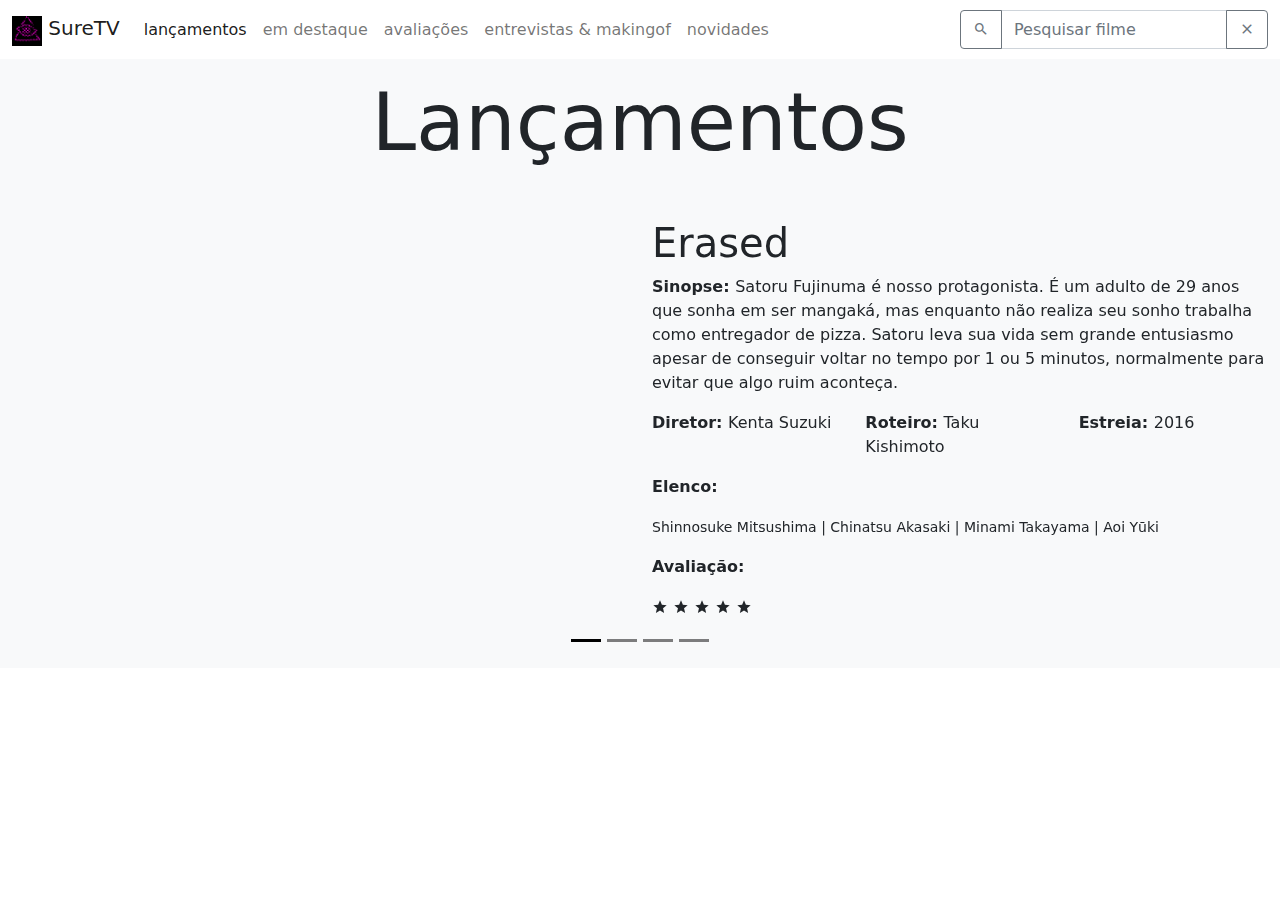
==== index.html @ 680fc19d "lançamentos" ====
<!DOCTYPE html>
<html lang="en">

<head>
  <meta charset="UTF-8">
  <meta http-equiv="X-UA-Compatible" content="IE=edge">
  <meta name="viewport" content="width=device-width, initial-scale=1.0">
  <title>SureTV</title>
  <link rel="shortcut icon" href="img/favicon.png" type="image/x-icon">
  <link rel="stylesheet" href="css/bootstrap.min.css">
  <link rel="stylesheet" href="css/materialdesignicons.min.css">
  <link rel="stylesheet" href="css/styles.css">
  <script src="js/jquery.min.js"></script>
  <script src="js/popper.min.js"></script>
  <script src="js/bootstrap.min.js"></script>
</head>

<body>
  <!-- Navbar -->
  <nav class="navbar navbar-expand-lg navbar-light">
    <div class="container-fluid">
      <a class="navbar-brand" href="#">
        <img src="img/favicon.png" alt="" width="30" height="30" class="d-inline-block align-text-top mr-2">
        SureTV
      </a>
      <button class="navbar-toggler" type="button" data-bs-toggle="collapse" data-bs-target="#navbarSupportedContent"
        aria-controls="navbarSupportedContent" aria-expanded="false" aria-label="Toggle navigation">
        <span class="navbar-toggler-icon"></span>
      </button>
      <div class="collapse navbar-collapse" id="navbarSupportedContent">
        <ul class="navbar-nav me-auto mb-2 mb-lg-0">
          <li class="nav-item">
            <a class="nav-link active" aria-current="page" href="#">lançamentos</a>
          </li>
          <li class="nav-item">
            <a class="nav-link" aria-current="page" href="#destaque">em destaque</a>
          </li>
          <li class="nav-item">
            <a class="nav-link" aria-current="page" href="#avaliacoes">avaliações</a>
          </li>
          <li class="nav-item">
            <a class="nav-link" aria-current="page" href="#entrevistas">entrevistas & makingof</a>
          </li>
          <li class="nav-item">
            <a class="nav-link" aria-current="page" href="#novidades">novidades</a>
          </li>
        </ul>
        <form class="d-flex">
          <div class="input-group">
            <button class="btn btn-outline-secondary" type="button">
              <span class="mdi mdi-magnify"></span>
            </button>
            <input type="text" class="form-control" placeholder="Pesquisar filme" aria-label="Pesquisar">
            <button class="btn btn-outline-secondary" type="button">
              <span class="mdi mdi-close"></span>
            </button>
          </div>
        </form>
      </div>
    </div>
  </nav>
  <!-- End Navbar -->

  <main>
    <div class="container-fluid bg-light pt-3">
      <!-- Lançamentos -->
      <h1 class="display-1 text-center mb-5">Lançamentos</h1>
      <div id="carouselExampleDark" class="carousel carousel-dark slide" data-bs-ride="carousel">
        <div class="carousel-indicators">
          <button type="button" data-bs-target="#carouselExampleDark" data-bs-slide-to="0" class="active"
            aria-current="true" aria-label="Slide 1"></button>
          <button type="button" data-bs-target="#carouselExampleDark" data-bs-slide-to="1"
            aria-label="Slide 2"></button>
          <button type="button" data-bs-target="#carouselExampleDark" data-bs-slide-to="2"
            aria-label="Slide 3"></button>
          <button type="button" data-bs-target="#carouselExampleDark" data-bs-slide-to="3"
            aria-label="Slide 4"></button>
        </div>
        <div class="carousel-inner">
          <!-- Erased -->
          <div class="carousel-item active" data-bs-interval="10000">
            <div class="row mb-5">
              <div class="col-12 col-md-6">
                <div class="embed-responsive embed-responsive-16by9">
                  <iframe class="w-100" height="320" src="https://www.youtube.com/embed/fodAJ-1dN3I"
                    title="YouTube video player" frameborder="0"
                    allow="accelerometer; autoplay; clipboard-write; encrypted-media; gyroscope; picture-in-picture"
                    allowfullscreen></iframe>
                </div>
              </div>
              <div class="col-12 col-md-6">
                <h1>Erased</h1>
                <p><b>Sinopse: </b> Satoru Fujinuma é nosso protagonista. É um adulto de 29 anos que sonha em
                  ser mangaká, mas enquanto não realiza seu sonho trabalha como entregador de pizza. Satoru leva sua
                  vida sem grande entusiasmo apesar de conseguir voltar no tempo por 1 ou 5 minutos, normalmente para
                  evitar que algo ruim aconteça.</p>
                <div class="row">
                  <div class="col-12 col-md-4">
                    <p><b>Diretor: </b> Kenta Suzuki</p>
                  </div>
                  <div class="col-12 col-md-4">
                    <p><b>Roteiro: </b> Taku Kishimoto</p>
                  </div>
                  <div class="col-12 col-md-4">
                    <p><b>Estreia: </b> 2016</p>
                  </div>
                  <div class="col-12">
                    <p><b>Elenco: </b></p>
                  </div>
                  <div class="col-12">
                    <p><small>Shinnosuke Mitsushima | Chinatsu Akasaki | Minami Takayama | Aoi Yūki</small></p>
                  </div>
                  <div class="col-12">
                    <p><b>Avaliação: </b></p>
                  </div>
                  <div class="col-12">
                    <span class="mdi mdi-star"></span>
                    <span class="mdi mdi-star"></span>
                    <span class="mdi mdi-star"></span>
                    <span class="mdi mdi-star"></span>
                    <span class="mdi mdi-star"></span>
                  </div>
                </div>
              </div>
            </div>
          </div>
          <!-- End Erased -->
          <!-- Weathering With You -->
          <div class="carousel-item" data-bs-interval="10000">
            <div class="row mb-5">
              <div class="col-12 col-md-6">
                <div class="embed-responsive embed-responsive-16by9">
                  <iframe class="w-100" height="320" src="https://www.youtube.com/embed/Q6iK6DjV_iE"
                    title="YouTube video player" frameborder="0"
                    allow="accelerometer; autoplay; clipboard-write; encrypted-media; gyroscope; picture-in-picture"
                    allowfullscreen></iframe>
                </div>
              </div>
              <div class="col-12 col-md-6">
                <h1>Weathering With You</h1>
                <p><b>Sinopse: </b> O estudante do ensino médio Hodaka Morishima deixa seu lar numa ilha isolada e se
                  muda pra Tóquio. Vive seus dias em isolamento, mas finalmente encontra um emprego como escritor para
                  uma revista obscura ocultista. Depois de começar seu trabalho, o tempo fica chuvoso dia após dia. Em
                  um canto da cidade cheia e agitada, Hodaka conhece uma garota chamada Hina Amano. Devido a certas
                  circunstâncias, Hina e seu irmão mais novo vivem juntos, mas têm uma vida alegre e resistente. Hina
                  também tem um certo poder: o poder de fazer parar de chover e limpar o céu.</p>
                <div class="row">
                  <div class="col-12 col-md-4">
                    <p><b>Diretor: </b> Makoto Shinkai</p>
                  </div>
                  <div class="col-12 col-md-4">
                    <p><b>Roteiro: </b> Makoto Shinkai</p>
                  </div>
                  <div class="col-12 col-md-4">
                    <p><b>Estreia: </b> 2019</p>
                  </div>
                  <div class="col-12">
                    <p><b>Elenco: </b></p>
                  </div>
                  <div class="col-12">
                    <p><small>Kotaro Daigo | Nana Mori | Shun Oguri | Sei Hiraizumi</small></p>
                  </div>
                  <div class="col-12">
                    <p><b>Avaliação: </b></p>
                  </div>
                  <div class="col-12">
                    <span class="mdi mdi-star"></span>
                    <span class="mdi mdi-star"></span>
                    <span class="mdi mdi-star"></span>
                    <span class="mdi mdi-star"></span>
                    <span class="mdi mdi-star-half-full"></span>
                  </div>
                </div>
              </div>
            </div>
          </div>
          <!-- End Weathering With You -->
          <!-- A Silent Voice -->
          <div class="carousel-item" data-bs-interval="10000">
            <div class="row mb-5">
              <div class="col-12 col-md-6">
                <div class="embed-responsive embed-responsive-16by9">
                  <iframe class="w-100" height="320" src="https://www.youtube.com/embed/nfK6UgLra7g"
                    title="YouTube video player" frameborder="0"
                    allow="accelerometer; autoplay; clipboard-write; encrypted-media; gyroscope; picture-in-picture"
                    allowfullscreen></iframe>
                </div>
              </div>
              <div class="col-12 col-md-6">
                <h1>A Silent Voice</h1>
                <p><b>Sinopse: </b> Nishimiya Shoko é uma aluna da escola primária que está cansada de sofrer bullying
                  por ser deficiente auditiva. Transferida para uma nova escola, ela passa a ser constantemente
                  intimidada pelos colegas, principalmente pelo jovem Ishida Shouya. Depois que ela precisa novamente
                  mudar de instituição de ensino por causa dele, Shouya é condenado ao ostracismo e fica sem amigos.
                  Tempos depois, ele vai tentará obter redenção.
                </p>
                <div class="row">
                  <div class="col-12 col-md-4">
                    <p><b>Diretor: </b> Naoko Yamada</p>
                  </div>
                  <div class="col-12 col-md-4">
                    <p><b>Roteiro: </b> Yoshitoki Ōima</p>
                  </div>
                  <div class="col-12 col-md-4">
                    <p><b>Estreia: </b> 2016</p>
                  </div>
                  <div class="col-12">
                    <p><b>Elenco: </b></p>
                  </div>
                  <div class="col-12">
                    <p><small>Saori Hayami | Miyu Irino | Yui Ishikawa | Kensho Ono</small></p>
                  </div>
                  <div class="col-12">
                    <p><b>Avaliação: </b></p>
                  </div>
                  <div class="col-12">
                    <span class="mdi mdi-star"></span>
                    <span class="mdi mdi-star"></span>
                    <span class="mdi mdi-star"></span>
                    <span class="mdi mdi-star"></span>
                    <span class="mdi mdi-star-outline"></span>
                  </div>
                </div>
              </div>
            </div>
          </div>
          <!-- End A Silent Voice -->
          <!-- A Whisker Away -->
          <div class="carousel-item" data-bs-interval="10000">
            <div class="row mb-5">
              <div class="col-12 col-md-6">
                <div class="embed-responsive embed-responsive-16by9">
                  <iframe class="w-100" height="320" src="https://www.youtube.com/embed/aXc9DVfLTGo"
                    title="YouTube video player" frameborder="0"
                    allow="accelerometer; autoplay; clipboard-write; encrypted-media; gyroscope; picture-in-picture"
                    allowfullscreen></iframe>
                </div>
              </div>
              <div class="col-12 col-md-6">
                <h1>A Whisker Away</h1>
                <p><b>Sinopse: </b> "A Whisker Away" é uma história original sobre Miyo Sasaki, uma jovem estudante do
                  liceu que se apaixonou por Kento Hinode, seu colega de turma. Sakaki acompanha os passos de Hinode sem
                  conseguir conquistar a sua atenção ou afecto, algo que apenas conseguirá de uma forma inesperada.
                </p>
                <div class="row">
                  <div class="col-12 col-md-4">
                    <p><b>Diretor: </b> Junichi Sato</p>
                  </div>
                  <div class="col-12 col-md-4">
                    <p><b>Roteiro: </b> Tomotaka Shibayama</p>
                  </div>
                  <div class="col-12 col-md-4">
                    <p><b>Estreia: </b> 2020</p>
                  </div>
                  <div class="col-12">
                    <p><b>Elenco: </b></p>
                  </div>
                  <div class="col-12">
                    <p><small>Bryce Papenbrook | Natsuki Hanae | Cristina Vee | Keith Silverstein</small></p>
                  </div>
                  <div class="col-12">
                    <p><b>Avaliação: </b></p>
                  </div>
                  <div class="col-12">
                    <span class="mdi mdi-star"></span>
                    <span class="mdi mdi-star"></span>
                    <span class="mdi mdi-star"></span>
                    <span class="mdi mdi-star"></span>
                    <span class="mdi mdi-star-half-full"></span>
                  </div>
                </div>
              </div>
            </div>
          </div>
          <!-- End A Whisker Away -->
        </div>
      </div>
      <!-- End Lançamentos -->
    </div>
  </main>
</body>

</html>
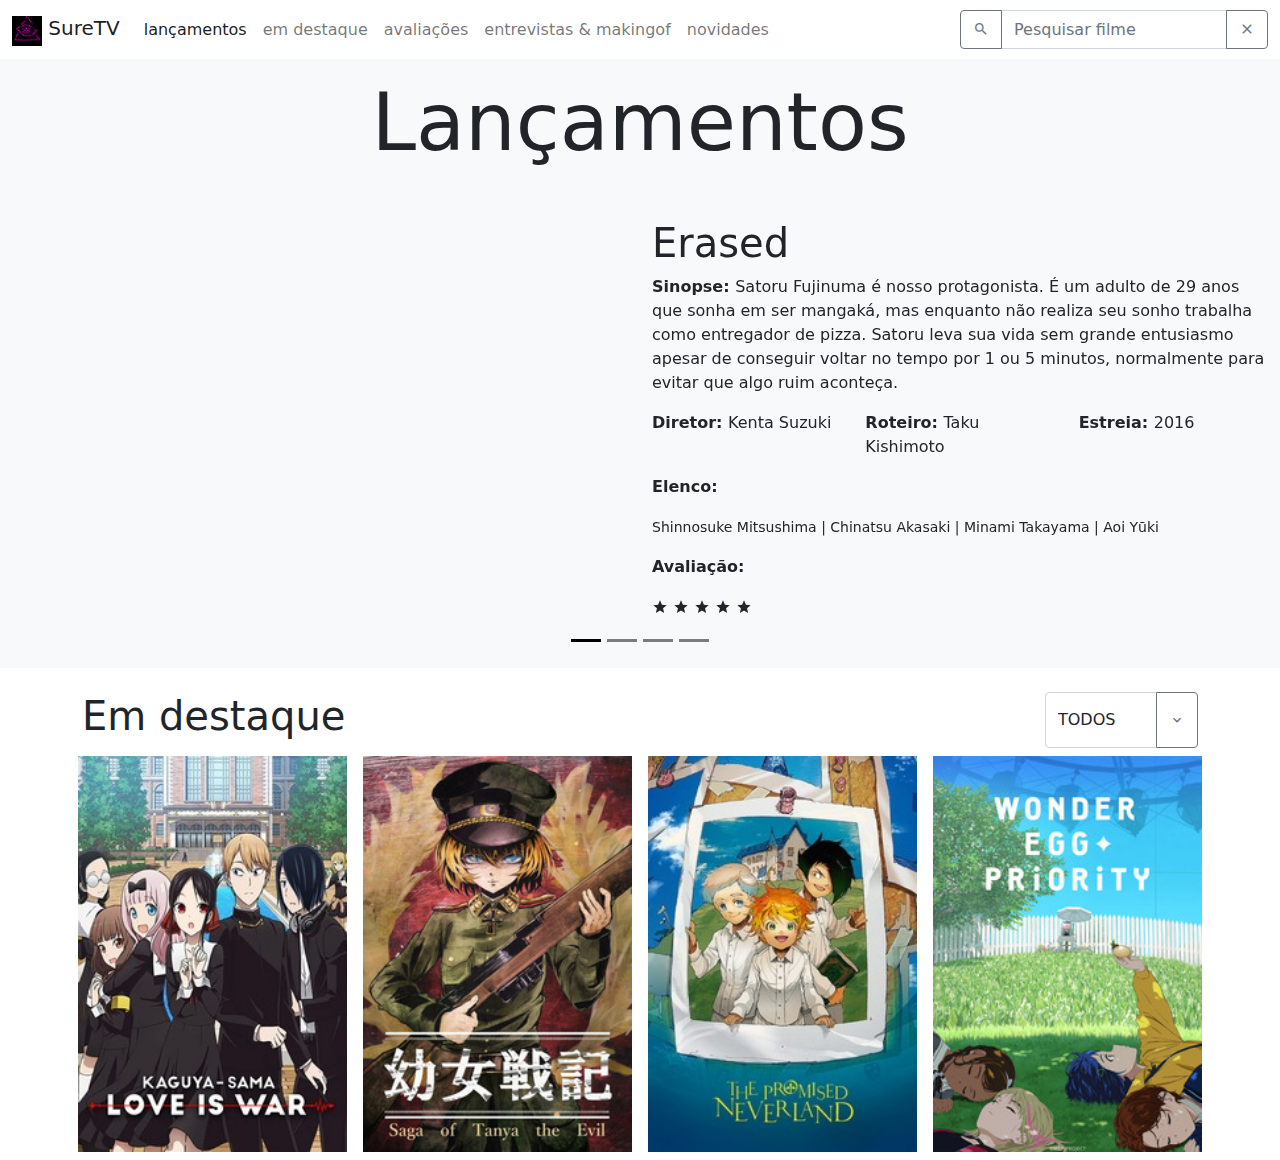
==== commit 096b7e47: "destaque" ====
--- a/index.html
+++ b/index.html
@@ -62,8 +62,8 @@
   <!-- End Navbar -->
 
   <main>
+    <!-- Lançamentos -->
     <div class="container-fluid bg-light pt-3">
-      <!-- Lançamentos -->
       <h1 class="display-1 text-center mb-5">Lançamentos</h1>
       <div id="carouselExampleDark" class="carousel carousel-dark slide" data-bs-ride="carousel">
         <div class="carousel-indicators">
@@ -275,7 +275,41 @@
           <!-- End A Whisker Away -->
         </div>
       </div>
-      <!-- End Lançamentos -->
+    </div>
+    <!-- End Lançamentos -->
+    <div class="container pt-4">
+      <!-- Em Destaque -->
+      <div class="d-flex flex-row justify-content-between">
+        <h1 class="display-6 flex-grow" id="destaque">Em destaque</h1>
+        <form class="d-flex">
+          <div class="input-group">
+            <select class="form-control flex-shrink">
+              <option value="todos">TODOS</option>
+              <option value="aventura">AVENTURA</option>
+              <option value="romance">ROMANCE</option>
+              <option value="comedia">COMÉDIA</option>
+            </select>
+            <button class="btn btn-outline-secondary" type="button">
+              <span class="mdi mdi-chevron-down"></span>
+            </button>
+          </div>
+        </form>
+      </div>
+      <div class="row">
+        <div class="col-12 col-sm-6 col-lg-3 p-2 align-items-center">
+          <img src="img/kaguya-sama.jpg" class="img-fluid w-100" />
+        </div>
+        <div class="col-12 col-sm-6 col-lg-3 p-2 align-items-center">
+          <img src="img/tanya-the-evil.jpg" class="img-fluid w-100" />
+        </div>
+        <div class="col-12 col-sm-6 col-lg-3 p-2 align-items-center">
+          <img src="img/the-promised-neverland.jpg" class="img-fluid w-100" />
+        </div>
+        <div class="col-12 col-sm-6 col-lg-3 p-2 align-items-center">
+          <img src="img/wonder-egg-priority.jpg" class="img-fluid w-100" />
+        </div>
+      </div>
+      <!-- End Em Destaque -->
     </div>
   </main>
 </body>
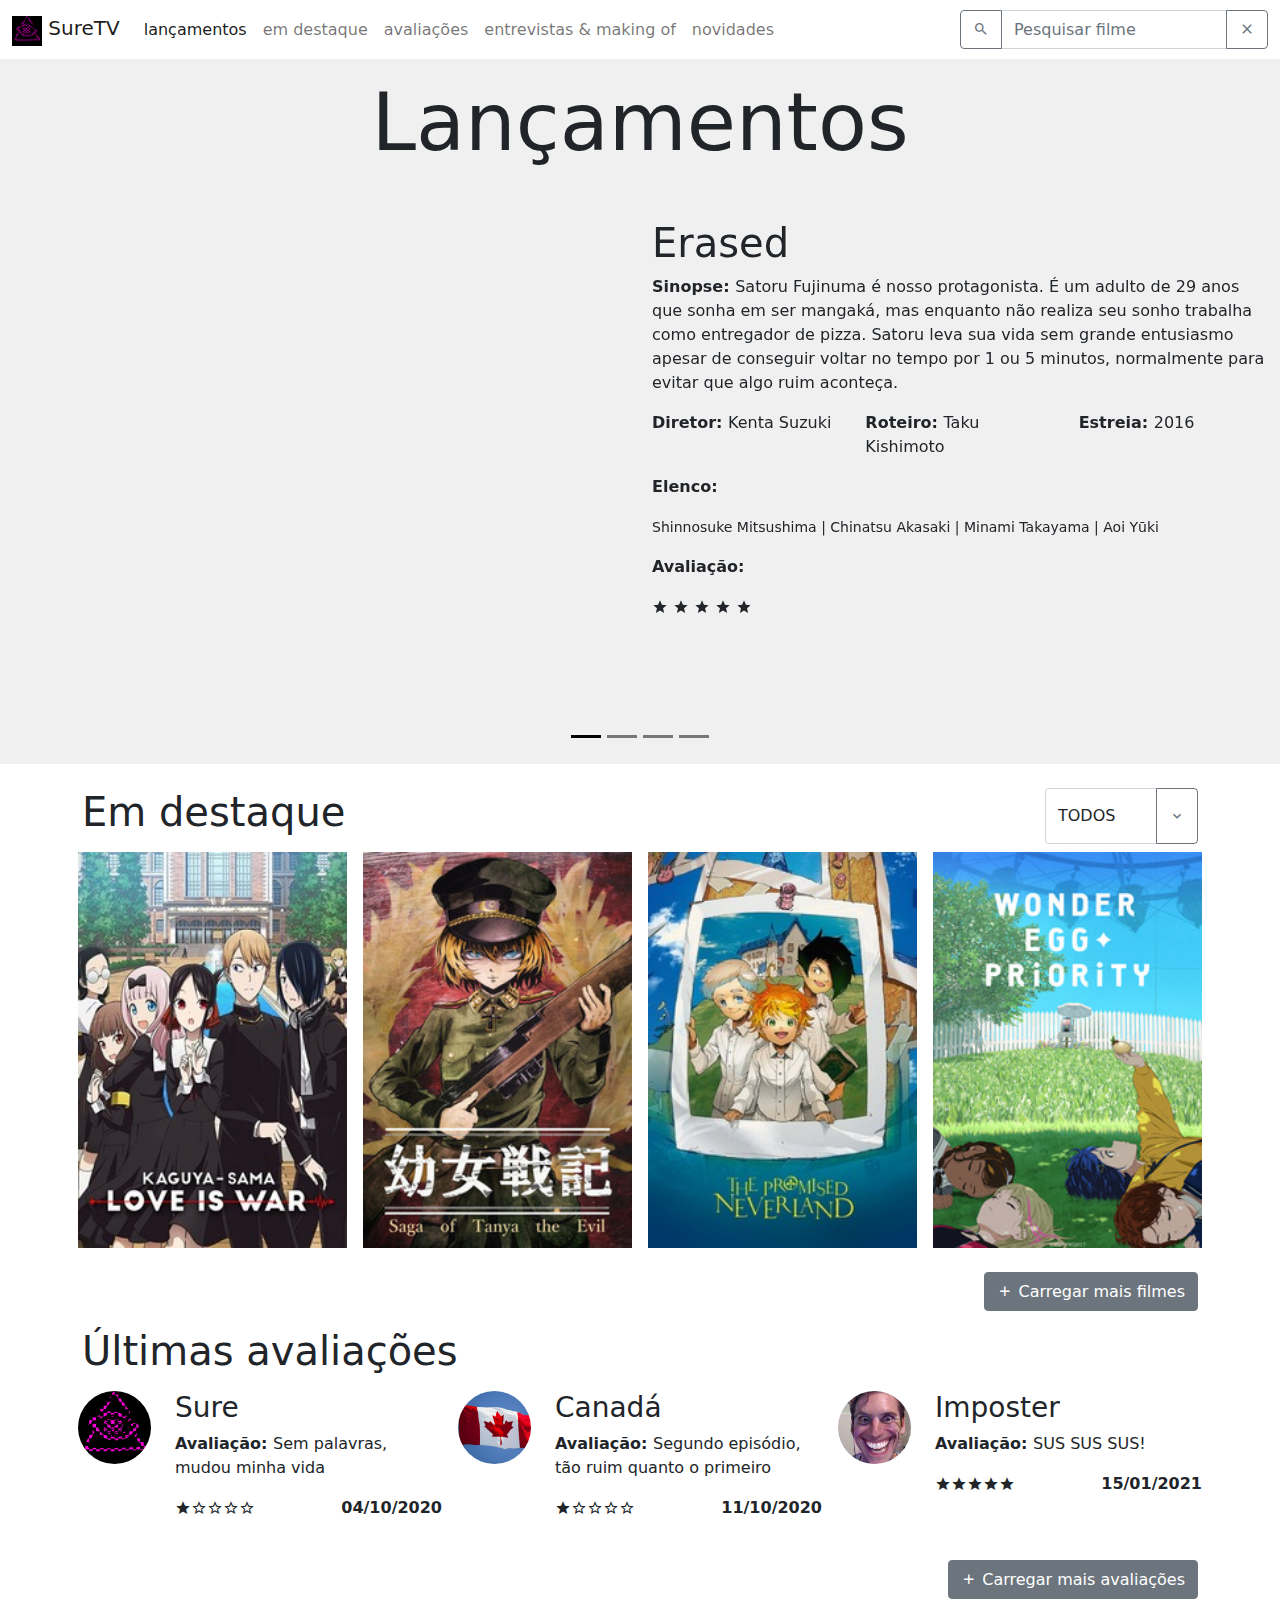
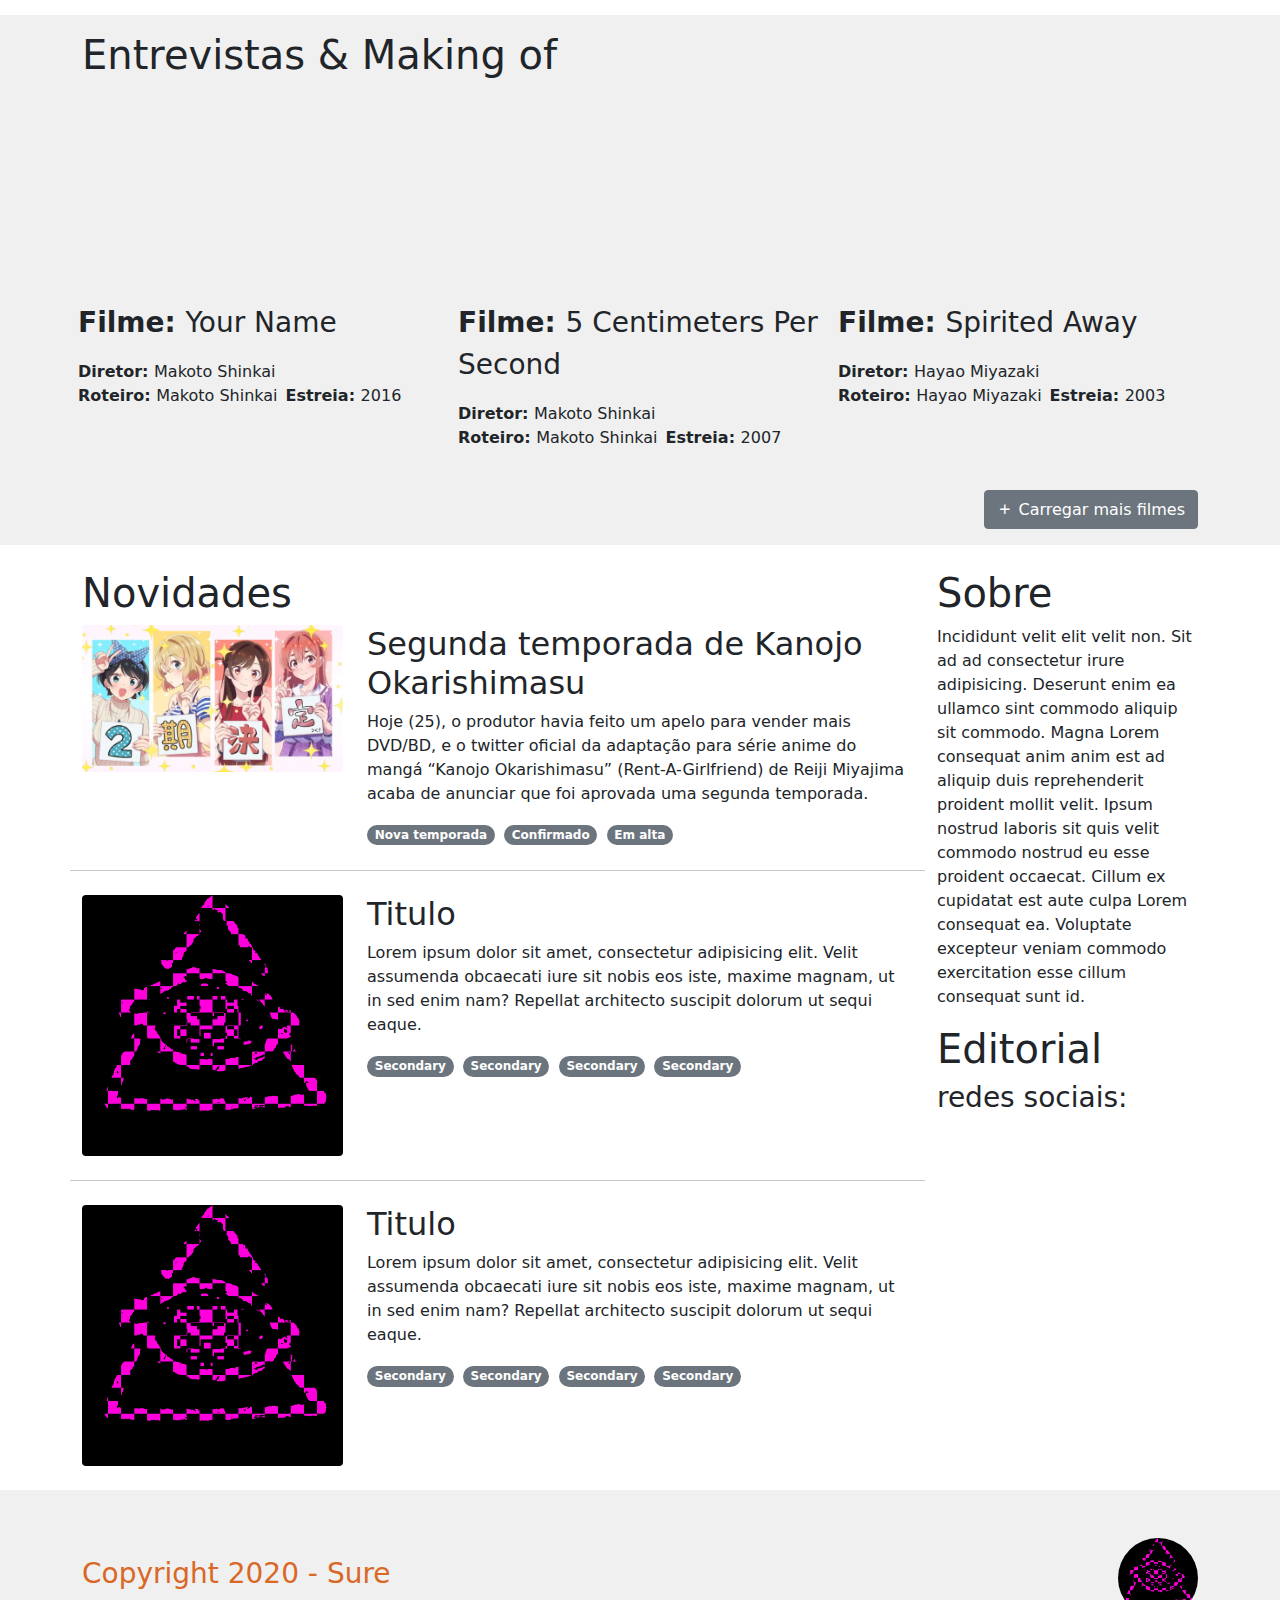
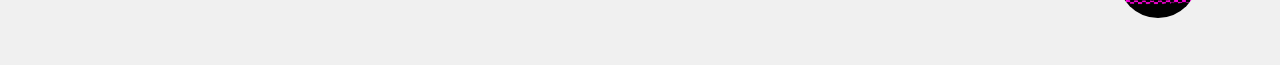
==== commit 14ad378e: "layout, images" ====
--- a/index.html
+++ b/index.html
@@ -13,6 +13,7 @@
   <script src="js/jquery.min.js"></script>
   <script src="js/popper.min.js"></script>
   <script src="js/bootstrap.min.js"></script>
+  <script src="js/script.js"></script>
 </head>
 
 <body>
@@ -30,7 +31,7 @@
       <div class="collapse navbar-collapse" id="navbarSupportedContent">
         <ul class="navbar-nav me-auto mb-2 mb-lg-0">
           <li class="nav-item">
-            <a class="nav-link active" aria-current="page" href="#">lançamentos</a>
+            <a class="nav-link active" aria-current="page" href="#lancamentos">lançamentos</a>
           </li>
           <li class="nav-item">
             <a class="nav-link" aria-current="page" href="#destaque">em destaque</a>
@@ -39,7 +40,7 @@
             <a class="nav-link" aria-current="page" href="#avaliacoes">avaliações</a>
           </li>
           <li class="nav-item">
-            <a class="nav-link" aria-current="page" href="#entrevistas">entrevistas & makingof</a>
+            <a class="nav-link" aria-current="page" href="#entrevistas">entrevistas & making of</a>
           </li>
           <li class="nav-item">
             <a class="nav-link" aria-current="page" href="#novidades">novidades</a>
@@ -63,8 +64,8 @@
 
   <main>
     <!-- Lançamentos -->
-    <div class="container-fluid bg-light pt-3">
-      <h1 class="display-1 text-center mb-5">Lançamentos</h1>
+    <div class="container-fluid bg-light2 pt-3">
+      <h1 class="display-1 text-center mb-5" id="lancamentos">Lançamentos</h1>
       <div id="carouselExampleDark" class="carousel carousel-dark slide" data-bs-ride="carousel">
         <div class="carousel-indicators">
           <button type="button" data-bs-target="#carouselExampleDark" data-bs-slide-to="0" class="active"
@@ -284,7 +285,7 @@
         <form class="d-flex">
           <div class="input-group">
             <select class="form-control flex-shrink">
-              <option value="todos">TODOS</option>
+              <option value="todos" selected>TODOS</option>
               <option value="aventura">AVENTURA</option>
               <option value="romance">ROMANCE</option>
               <option value="comedia">COMÉDIA</option>
@@ -309,8 +310,319 @@
           <img src="img/wonder-egg-priority.jpg" class="img-fluid w-100" />
         </div>
       </div>
+      <div class="row">
+        <div class="col-12 py-3">
+          <div class="d-flex flex-row-reverse">
+            <button type="button" class="btn btn-secondary">
+              <span class="mdi mdi-plus"></span>
+              Carregar mais filmes</button>
+          </div>
+        </div>
+      </div>
       <!-- End Em Destaque -->
+      <!-- Últimas Avaliações -->
+      <div class="d-flex flex-row justify-content-between">
+        <h1 class="display-6 flex-grow" id="avaliacoes">Últimas avaliações</h1>
+      </div>
+      <div class="row">
+        <!-- Avaliação 1 -->
+        <div class="col-12 col-sm-6 col-lg-4 p-2 align-items-center">
+          <div class="row">
+            <div class="col-3">
+              <img src="img/favicon.png" class="img-fluid rounded-circle w-100" />
+            </div>
+            <div class="col-9">
+              <h3>Sure</h3>
+              <p><b>Avaliação: </b> Sem palavras, mudou minha vida</p>
+              <div class="d-flex justify-content-between flex-wrap">
+                <div class="d-flex flex-row flex-grow">
+                  <span class="mdi mdi-star"></span>
+                  <span class="mdi mdi-star-outline"></span>
+                  <span class="mdi mdi-star-outline"></span>
+                  <span class="mdi mdi-star-outline"></span>
+                  <span class="mdi mdi-star-outline"></span>
+                </div>
+                <div class="d-flex">
+                  <p><b>04/10/2020</b></p>
+                </div>
+              </div>
+            </div>
+          </div>
+        </div>
+        <!-- End Avaliação 1 -->
+        <!-- Avaliação 2-->
+        <div class="col-12 col-sm-6 col-lg-4 p-2 align-items-center">
+          <div class="row">
+            <div class="col-3">
+              <img src="img/canada.jpg" class="img-fluid rounded-circle w-100" />
+            </div>
+            <div class="col-9">
+              <h3>Canadá</h3>
+              <p><b>Avaliação: </b> Segundo episódio, tão ruim quanto o primeiro</p>
+              <div class="d-flex justify-content-between flex-wrap">
+                <div class="d-flex flex-row flex-grow">
+                  <span class="mdi mdi-star"></span>
+                  <span class="mdi mdi-star-outline"></span>
+                  <span class="mdi mdi-star-outline"></span>
+                  <span class="mdi mdi-star-outline"></span>
+                  <span class="mdi mdi-star-outline"></span>
+                </div>
+                <div class="d-flex">
+                  <p><b>11/10/2020</b></p>
+                </div>
+              </div>
+            </div>
+          </div>
+        </div>
+        <!-- End Avaliação 2 -->
+        <!-- Avaliação 3 -->
+        <div class="col-12 col-sm-6 col-lg-4 p-2 align-items-center">
+          <div class="row">
+            <div class="col-3">
+              <img src="img/sus.jpg" class="img-fluid rounded-circle w-100" />
+            </div>
+            <div class="col-9">
+              <h3>Imposter</h3>
+              <p><b>Avaliação: </b> SUS SUS SUS!</p>
+              <div class="d-flex justify-content-between flex-wrap">
+                <div class="d-flex flex-row flex-grow">
+                  <span class="mdi mdi-star"></span>
+                  <span class="mdi mdi-star"></span>
+                  <span class="mdi mdi-star"></span>
+                  <span class="mdi mdi-star"></span>
+                  <span class="mdi mdi-star"></span>
+                </div>
+                <div class="d-flex">
+                  <p><b>15/01/2021</b></p>
+                </div>
+              </div>
+            </div>
+          </div>
+        </div>
+        <!-- End Avaliação 3 -->
+      </div>
+      <div class="row">
+        <div class="col-12 py-3">
+          <div class="d-flex flex-row-reverse">
+            <button type="button" class="btn btn-secondary">
+              <span class="mdi mdi-plus"></span>
+              Carregar mais avaliações</button>
+          </div>
+        </div>
+      </div>
+      <!-- End Últimas Avaliações -->
     </div>
+    <!-- Entrevistas -->
+    <div class="container-fluid bg-light2 pt-3">
+      <div class="container">
+        <div class="d-flex flex-row justify-content-between">
+          <h1 class="display-6 flex-grow" id="entrevistas">Entrevistas & Making of</h1>
+        </div>
+        <div class="row">
+          <!-- Item 1 -->
+          <div class="col-12 col-sm-6 col-lg-4 p-2 align-items-center">
+            <div class="row">
+              <div class="col-12">
+                <div class="embed-responsive embed-responsive-16by9">
+                  <iframe class="w-100" height="200" src="https://www.youtube.com/embed/SA7ZOoeisYk"
+                    title="YouTube video player" frameborder="0"
+                    allow="accelerometer; autoplay; clipboard-write; encrypted-media; gyroscope; picture-in-picture"
+                    allowfullscreen></iframe>
+                </div>
+              </div>
+              <div class="col-12">
+                <p class="fs-3"><b>Filme: </b> Your Name</p>
+                <p class="mb-0"><b>Diretor: </b> Makoto Shinkai</p>
+                <div class="d-flex flex-row flex-wrap">
+                  <div class="me-2">
+                    <p class="mb-0"><b>Roteiro: </b> Makoto Shinkai</p>
+                  </div>
+                  <div>
+                    <p><b>Estreia: </b> 2016</p>
+                  </div>
+                </div>
+              </div>
+            </div>
+          </div>
+          <!-- End Item 1 -->
+          <!-- Item 2 -->
+          <div class="col-12 col-sm-6 col-lg-4 p-2 align-items-center">
+            <div class="row">
+              <div class="col-12">
+                <div class="embed-responsive embed-responsive-16by9">
+                  <iframe class="w-100" height="200" src="https://www.youtube.com/embed/6x0DDONLNlE"
+                    title="YouTube video player" frameborder="0"
+                    allow="accelerometer; autoplay; clipboard-write; encrypted-media; gyroscope; picture-in-picture"
+                    allowfullscreen></iframe>
+                </div>
+              </div>
+              <div class="col-12">
+                <p class="fs-3"><b>Filme: </b> 5 Centimeters Per Second</p>
+                <p class="mb-0"><b>Diretor: </b> Makoto Shinkai</p>
+                <div class="d-flex flex-row flex-wrap">
+                  <div class="me-2">
+                    <p class="mb-0"><b>Roteiro: </b> Makoto Shinkai</p>
+                  </div>
+                  <div>
+                    <p><b>Estreia: </b> 2007</p>
+                  </div>
+                </div>
+              </div>
+            </div>
+          </div>
+          <!-- End Item 2 -->
+          <!-- Item 3 -->
+          <div class="col-12 col-sm-6 col-lg-4 p-2 align-items-center">
+            <div class="row">
+              <div class="col-12">
+                <div class="embed-responsive embed-responsive-16by9">
+                  <iframe class="w-100" height="200" src="https://www.youtube.com/embed/ZJ7ymWBf7XE"
+                    title="YouTube video player" frameborder="0"
+                    allow="accelerometer; autoplay; clipboard-write; encrypted-media; gyroscope; picture-in-picture"
+                    allowfullscreen></iframe>
+                </div>
+              </div>
+              <div class="col-12">
+                <p class="fs-3"><b>Filme: </b> Spirited Away</p>
+                <p class="mb-0"><b>Diretor: </b> Hayao Miyazaki</p>
+                <div class="d-flex flex-row flex-wrap">
+                  <div class="me-2">
+                    <p class="mb-0"><b>Roteiro: </b> Hayao Miyazaki</p>
+                  </div>
+                  <div>
+                    <p><b>Estreia: </b> 2003</p>
+                  </div>
+                </div>
+              </div>
+            </div>
+          </div>
+          <!-- End Item 3 -->
+        </div>
+        <div class="row">
+          <div class="col-12 py-3">
+            <div class="d-flex flex-row-reverse">
+              <button type="button" class="btn btn-secondary">
+                <span class="mdi mdi-plus"></span>
+                Carregar mais filmes</button>
+            </div>
+          </div>
+        </div>
+      </div>
+    </div>
+    <!-- End Entrevistas -->
+    <div class="container pt-4 pb-4">
+      <div class="row">
+        <div class="col-12 col-md-9">
+          <!-- Novidades -->
+          <h1 class="display-6 flex-grow" id="novidades">Novidades</h1>
+          <div class="row">
+            <!-- Item 1 -->
+            <div class="col-12">
+              <div class="row">
+                <div class="col-4">
+                  <img src="img/rent-a-girlfriend.webp" class="img-fluid rounded w-100" />
+                </div>
+                <div class="col-8">
+                  <h2>Segunda temporada de Kanojo Okarishimasu</h2>
+                  <p>Hoje (25), o produtor havia feito um apelo para vender mais DVD/BD, e o twitter oficial da
+                    adaptação para série anime do mangá “Kanojo Okarishimasu” (Rent-A-Girlfriend) de Reiji Miyajima
+                    acaba de anunciar que foi aprovada uma segunda temporada.
+                  </p>
+                  <div>
+                    <span class="badge rounded-pill bg-secondary me-1">Nova temporada</span>
+                    <span class="badge rounded-pill bg-secondary me-1">Confirmado</span>
+                    <span class="badge rounded-pill bg-secondary me-1">Em alta</span>
+                  </div>
+                </div>
+              </div>
+            </div>
+            <!-- End Item 1 -->
+            <!-- Divider -->
+            <hr class="my-4">
+            <!-- End Divider -->
+            <!-- Item 2 -->
+            <div class="col-12">
+              <div class="row">
+                <div class="col-4">
+                  <img src="img/favicon.png" class="img-fluid rounded w-100" />
+                </div>
+                <div class="col-8">
+                  <h2>Titulo</h2>
+                  <p>Lorem ipsum dolor sit amet, consectetur adipisicing elit. Velit assumenda obcaecati iure sit nobis
+                    eos iste, maxime magnam, ut in sed enim nam? Repellat architecto suscipit dolorum ut sequi eaque.
+                  </p>
+                  <div>
+                    <span class="badge rounded-pill bg-secondary me-1">Secondary</span>
+                    <span class="badge rounded-pill bg-secondary me-1">Secondary</span>
+                    <span class="badge rounded-pill bg-secondary me-1">Secondary</span>
+                    <span class="badge rounded-pill bg-secondary me-1">Secondary</span>
+                  </div>
+                </div>
+              </div>
+            </div>
+            <!-- End Item 2 -->
+            <!-- Divider -->
+            <hr class="my-4">
+            <!-- End Divider -->
+            <!-- Item 3 -->
+            <div class="col-12">
+              <div class="row">
+                <div class="col-4">
+                  <img src="img/favicon.png" class="img-fluid rounded w-100" />
+                </div>
+                <div class="col-8">
+                  <h2>Titulo</h2>
+                  <p>Lorem ipsum dolor sit amet, consectetur adipisicing elit. Velit assumenda obcaecati iure sit nobis
+                    eos iste, maxime magnam, ut in sed enim nam? Repellat architecto suscipit dolorum ut sequi eaque.
+                  </p>
+                  <div>
+                    <span class="badge rounded-pill bg-secondary me-1">Secondary</span>
+                    <span class="badge rounded-pill bg-secondary me-1">Secondary</span>
+                    <span class="badge rounded-pill bg-secondary me-1">Secondary</span>
+                    <span class="badge rounded-pill bg-secondary me-1">Secondary</span>
+                  </div>
+                </div>
+              </div>
+            </div>
+            <!-- End Item 3 -->
+          </div>
+          <!-- End Novidades -->
+        </div>
+        <div class="col-12 col-md-3">
+          <!-- Sobre -->
+          <h1 class="display-6 flex-grow" id="sobre">Sobre</h1>
+          <p>Incididunt velit elit velit non. Sit ad ad consectetur irure adipisicing. Deserunt enim ea ullamco sint
+            commodo aliquip sit commodo. Magna Lorem consequat anim anim est ad aliquip duis reprehenderit proident
+            mollit velit. Ipsum nostrud laboris sit quis velit commodo nostrud eu esse proident occaecat. Cillum ex
+            cupidatat est aute culpa Lorem consequat ea. Voluptate excepteur veniam commodo exercitation esse cillum
+            consequat sunt id.</p>
+          <!-- End Sobre -->
+          <!-- Editorial -->
+          <h1 class="display-6 flex-grow" id="editorial">Editorial</h1>
+          <!-- End Editorial -->
+          <!-- Social -->
+          <h1 class="display-6 flex-grow fs-3" id="social">redes sociais:</h1>
+          <!-- End Social -->
+        </div>
+      </div>
+    </div>
+    <footer class="container-fluid bg-light2 py-5">
+      <div class="container">
+        <div class="row">
+          <div class="col-9">
+            <div class="d-flex align-items-center h-100">
+              <h3 id="footer-text" class="display-4 fs-3">Copyright 2020 - Sure</h3>
+            </div>
+          </div>
+          <div class="col-3">
+            <div class="d-flex w-100 flex-row-reverse">
+              <img src=" img/favicon.png" height="80" width="80" class="rounded-circle" />
+            </div>
+          </div>
+        </div>
+      </div>
+      </div>
+    </footer>
   </main>
 </body>
 
--- a/css/styles.css
+++ b/css/styles.css
@@ -0,0 +1,3 @@
+.bg-light2 {
+  background-color: rgb(240, 240, 240);
+}
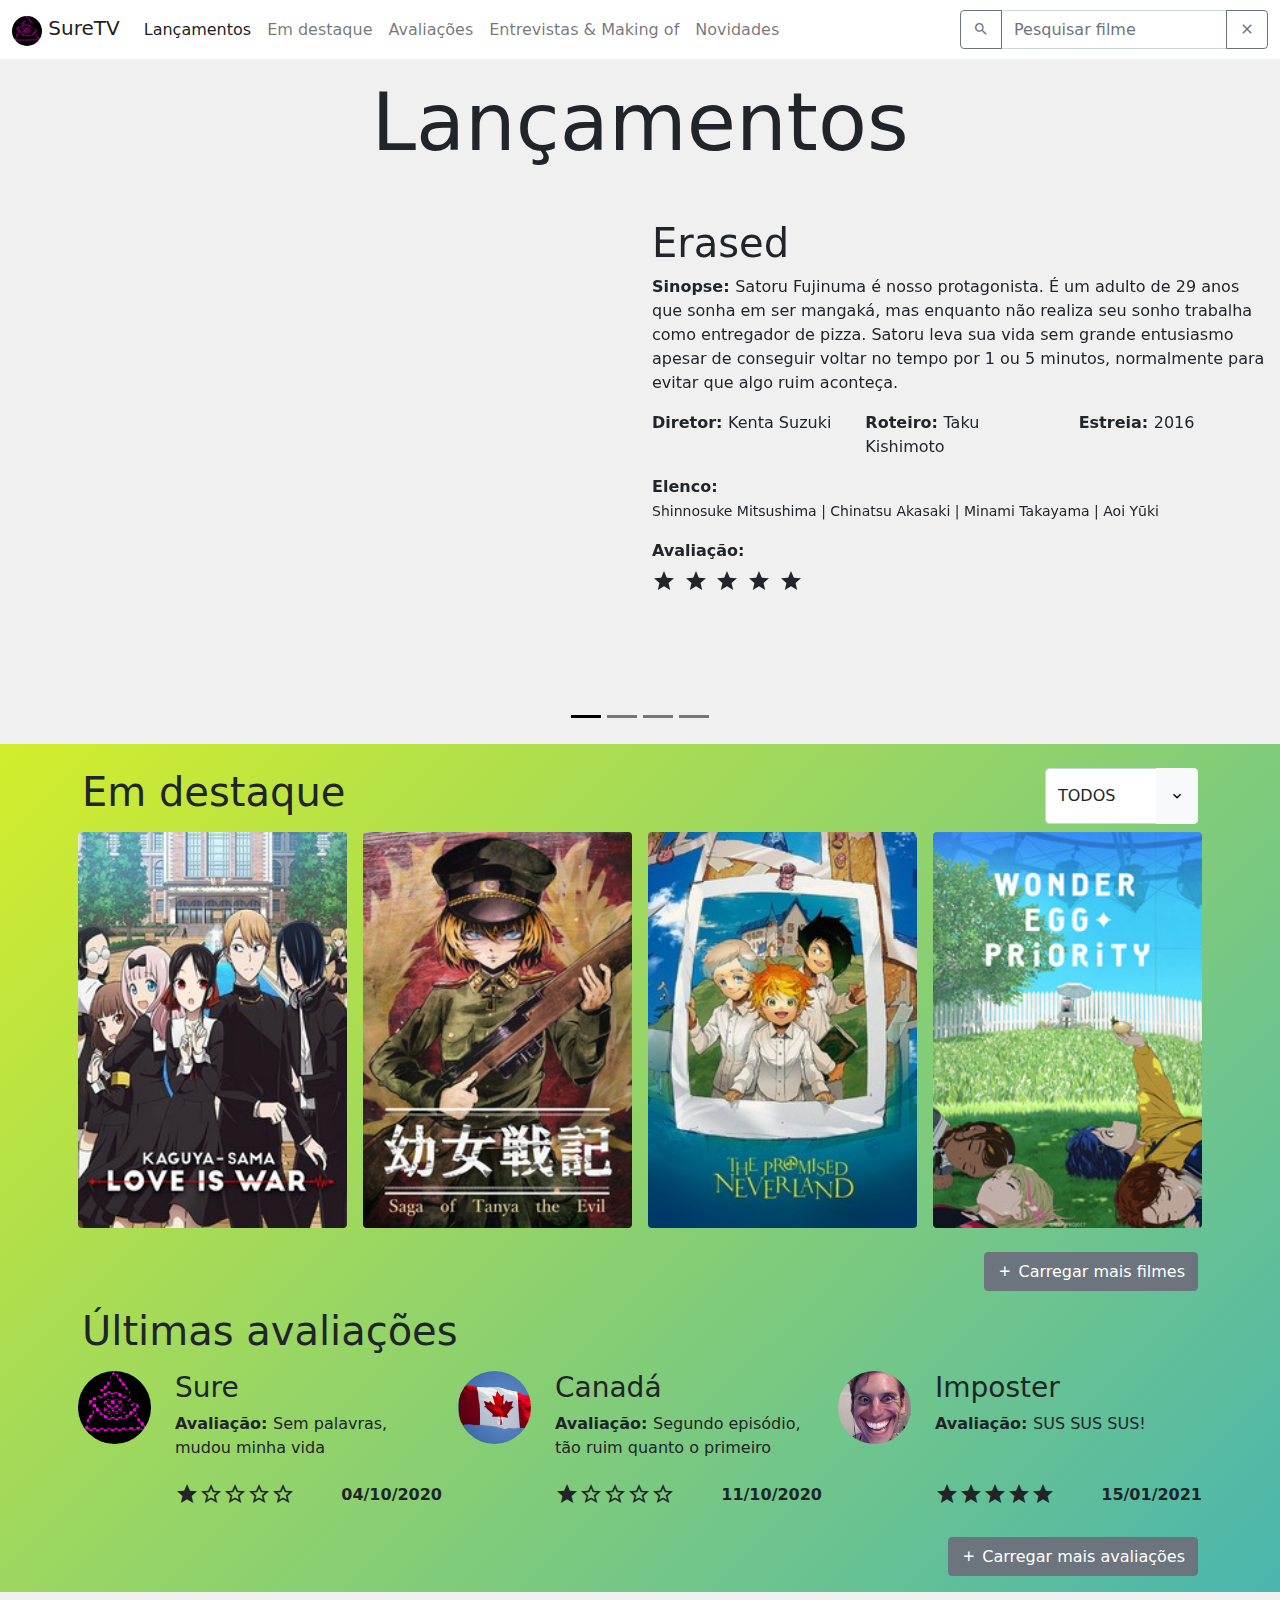
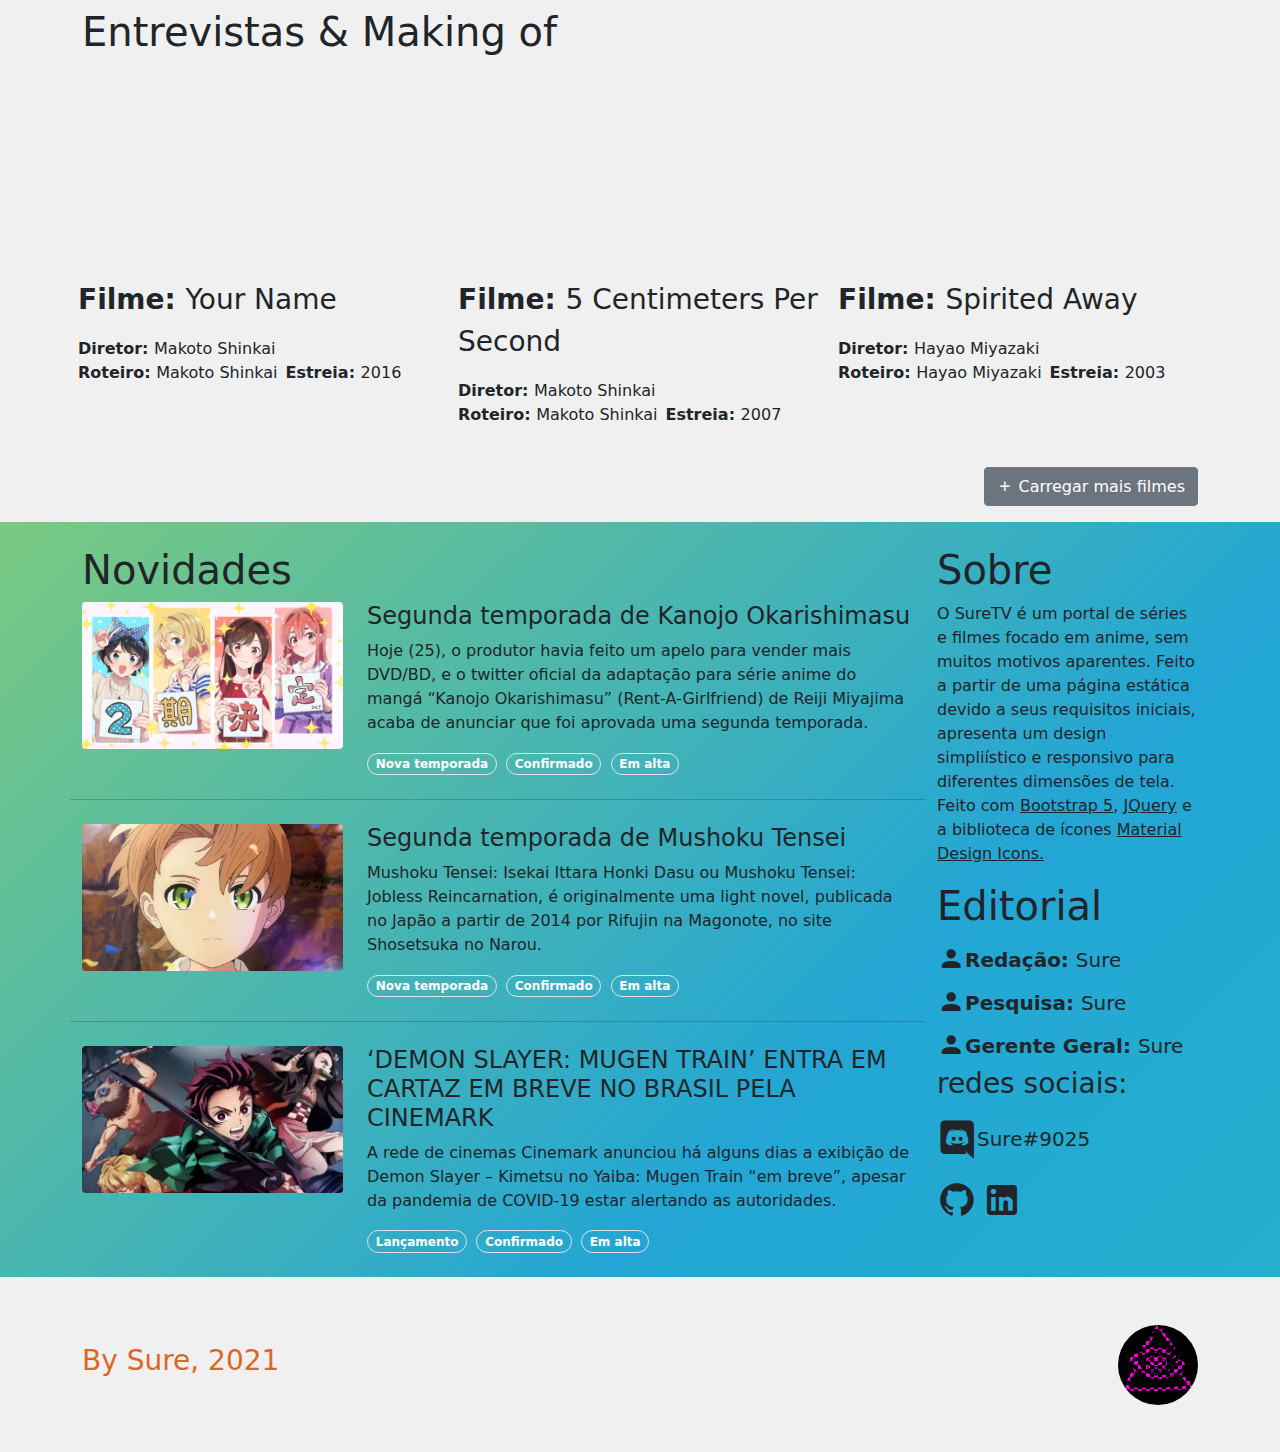
==== commit bbe904d0: "background gradient, news, links" ====
--- a/index.html
+++ b/index.html
@@ -21,7 +21,8 @@
   <nav class="navbar navbar-expand-lg navbar-light">
     <div class="container-fluid">
       <a class="navbar-brand" href="#">
-        <img src="img/favicon.png" alt="" width="30" height="30" class="d-inline-block align-text-top mr-2">
+        <img src="img/favicon.png" alt="" width="30" height="30"
+          class="d-inline-block align-text-top rounded-circle mr-2">
         SureTV
       </a>
       <button class="navbar-toggler" type="button" data-bs-toggle="collapse" data-bs-target="#navbarSupportedContent"
@@ -31,19 +32,19 @@
       <div class="collapse navbar-collapse" id="navbarSupportedContent">
         <ul class="navbar-nav me-auto mb-2 mb-lg-0">
           <li class="nav-item">
-            <a class="nav-link active" aria-current="page" href="#lancamentos">lançamentos</a>
+            <a class="nav-link active" aria-current="page" href="#lancamentos">Lançamentos</a>
           </li>
           <li class="nav-item">
-            <a class="nav-link" aria-current="page" href="#destaque">em destaque</a>
+            <a class="nav-link" aria-current="page" href="#destaque">Em destaque</a>
           </li>
           <li class="nav-item">
-            <a class="nav-link" aria-current="page" href="#avaliacoes">avaliações</a>
+            <a class="nav-link" aria-current="page" href="#avaliacoes">Avaliações</a>
           </li>
           <li class="nav-item">
-            <a class="nav-link" aria-current="page" href="#entrevistas">entrevistas & making of</a>
+            <a class="nav-link" aria-current="page" href="#entrevistas">Entrevistas & Making of</a>
           </li>
           <li class="nav-item">
-            <a class="nav-link" aria-current="page" href="#novidades">novidades</a>
+            <a class="nav-link" aria-current="page" href="#novidades">Novidades</a>
           </li>
         </ul>
         <form class="d-flex">
@@ -61,8 +62,7 @@
     </div>
   </nav>
   <!-- End Navbar -->
-
-  <main>
+  <main class="bg-custom">
     <!-- Lançamentos -->
     <div class="container-fluid bg-light2 pt-3">
       <h1 class="display-1 text-center mb-5" id="lancamentos">Lançamentos</h1>
@@ -83,7 +83,7 @@
             <div class="row mb-5">
               <div class="col-12 col-md-6">
                 <div class="embed-responsive embed-responsive-16by9">
-                  <iframe class="w-100" height="320" src="https://www.youtube.com/embed/fodAJ-1dN3I"
+                  <iframe class="w-100" height="360" src="https://www.youtube.com/embed/fodAJ-1dN3I"
                     title="YouTube video player" frameborder="0"
                     allow="accelerometer; autoplay; clipboard-write; encrypted-media; gyroscope; picture-in-picture"
                     allowfullscreen></iframe>
@@ -106,15 +106,15 @@
                     <p><b>Estreia: </b> 2016</p>
                   </div>
                   <div class="col-12">
-                    <p><b>Elenco: </b></p>
+                    <p class="mb-0"><b>Elenco: </b></p>
                   </div>
                   <div class="col-12">
                     <p><small>Shinnosuke Mitsushima | Chinatsu Akasaki | Minami Takayama | Aoi Yūki</small></p>
                   </div>
                   <div class="col-12">
-                    <p><b>Avaliação: </b></p>
-                  </div>
-                  <div class="col-12">
+                    <p class="mb-0"><b>Avaliação: </b></p>
+                  </div>
+                  <div class="col-12 fs-4">
                     <span class="mdi mdi-star"></span>
                     <span class="mdi mdi-star"></span>
                     <span class="mdi mdi-star"></span>
@@ -131,7 +131,7 @@
             <div class="row mb-5">
               <div class="col-12 col-md-6">
                 <div class="embed-responsive embed-responsive-16by9">
-                  <iframe class="w-100" height="320" src="https://www.youtube.com/embed/Q6iK6DjV_iE"
+                  <iframe class="w-100" height="360" src="https://www.youtube.com/embed/Q6iK6DjV_iE"
                     title="YouTube video player" frameborder="0"
                     allow="accelerometer; autoplay; clipboard-write; encrypted-media; gyroscope; picture-in-picture"
                     allowfullscreen></iframe>
@@ -156,15 +156,15 @@
                     <p><b>Estreia: </b> 2019</p>
                   </div>
                   <div class="col-12">
-                    <p><b>Elenco: </b></p>
+                    <p class="mb-0"><b>Elenco: </b></p>
                   </div>
                   <div class="col-12">
                     <p><small>Kotaro Daigo | Nana Mori | Shun Oguri | Sei Hiraizumi</small></p>
                   </div>
                   <div class="col-12">
-                    <p><b>Avaliação: </b></p>
-                  </div>
-                  <div class="col-12">
+                    <p class="mb-0"><b>Avaliação: </b></p>
+                  </div>
+                  <div class="col-12 fs-4">
                     <span class="mdi mdi-star"></span>
                     <span class="mdi mdi-star"></span>
                     <span class="mdi mdi-star"></span>
@@ -181,7 +181,7 @@
             <div class="row mb-5">
               <div class="col-12 col-md-6">
                 <div class="embed-responsive embed-responsive-16by9">
-                  <iframe class="w-100" height="320" src="https://www.youtube.com/embed/nfK6UgLra7g"
+                  <iframe class="w-100" height="360" src="https://www.youtube.com/embed/nfK6UgLra7g"
                     title="YouTube video player" frameborder="0"
                     allow="accelerometer; autoplay; clipboard-write; encrypted-media; gyroscope; picture-in-picture"
                     allowfullscreen></iframe>
@@ -206,15 +206,15 @@
                     <p><b>Estreia: </b> 2016</p>
                   </div>
                   <div class="col-12">
-                    <p><b>Elenco: </b></p>
+                    <p class="mb-0"><b>Elenco: </b></p>
                   </div>
                   <div class="col-12">
                     <p><small>Saori Hayami | Miyu Irino | Yui Ishikawa | Kensho Ono</small></p>
                   </div>
                   <div class="col-12">
-                    <p><b>Avaliação: </b></p>
-                  </div>
-                  <div class="col-12">
+                    <p class="mb-0"><b>Avaliação: </b></p>
+                  </div>
+                  <div class="col-12 fs-4">
                     <span class="mdi mdi-star"></span>
                     <span class="mdi mdi-star"></span>
                     <span class="mdi mdi-star"></span>
@@ -231,7 +231,7 @@
             <div class="row mb-5">
               <div class="col-12 col-md-6">
                 <div class="embed-responsive embed-responsive-16by9">
-                  <iframe class="w-100" height="320" src="https://www.youtube.com/embed/aXc9DVfLTGo"
+                  <iframe class="w-100" height="360" src="https://www.youtube.com/embed/aXc9DVfLTGo"
                     title="YouTube video player" frameborder="0"
                     allow="accelerometer; autoplay; clipboard-write; encrypted-media; gyroscope; picture-in-picture"
                     allowfullscreen></iframe>
@@ -254,15 +254,15 @@
                     <p><b>Estreia: </b> 2020</p>
                   </div>
                   <div class="col-12">
-                    <p><b>Elenco: </b></p>
+                    <p class="mb-0"><b>Elenco: </b></p>
                   </div>
                   <div class="col-12">
                     <p><small>Bryce Papenbrook | Natsuki Hanae | Cristina Vee | Keith Silverstein</small></p>
                   </div>
                   <div class="col-12">
-                    <p><b>Avaliação: </b></p>
-                  </div>
-                  <div class="col-12">
+                    <p class="mb-0"><b>Avaliação: </b></p>
+                  </div>
+                  <div class="col-12 fs-4">
                     <span class="mdi mdi-star"></span>
                     <span class="mdi mdi-star"></span>
                     <span class="mdi mdi-star"></span>
@@ -290,7 +290,7 @@
               <option value="romance">ROMANCE</option>
               <option value="comedia">COMÉDIA</option>
             </select>
-            <button class="btn btn-outline-secondary" type="button">
+            <button class="btn bg-light btn-light" type="button">
               <span class="mdi mdi-chevron-down"></span>
             </button>
           </div>
@@ -298,16 +298,16 @@
       </div>
       <div class="row">
         <div class="col-12 col-sm-6 col-lg-3 p-2 align-items-center">
-          <img src="img/kaguya-sama.jpg" class="img-fluid w-100" />
+          <img src="img/kaguya-sama.jpg" class="img-fluid rounded w-100" />
         </div>
         <div class="col-12 col-sm-6 col-lg-3 p-2 align-items-center">
-          <img src="img/tanya-the-evil.jpg" class="img-fluid w-100" />
+          <img src="img/tanya-the-evil.jpg" class="img-fluid rounded w-100" />
         </div>
         <div class="col-12 col-sm-6 col-lg-3 p-2 align-items-center">
-          <img src="img/the-promised-neverland.jpg" class="img-fluid w-100" />
+          <img src="img/the-promised-neverland.jpg" class="img-fluid rounded w-100" />
         </div>
         <div class="col-12 col-sm-6 col-lg-3 p-2 align-items-center">
-          <img src="img/wonder-egg-priority.jpg" class="img-fluid w-100" />
+          <img src="img/wonder-egg-priority.jpg" class="img-fluid rounded w-100" />
         </div>
       </div>
       <div class="row">
@@ -327,23 +327,23 @@
       <div class="row">
         <!-- Avaliação 1 -->
         <div class="col-12 col-sm-6 col-lg-4 p-2 align-items-center">
-          <div class="row">
+          <div class="row h-100">
             <div class="col-3">
               <img src="img/favicon.png" class="img-fluid rounded-circle w-100" />
             </div>
-            <div class="col-9">
+            <div class="col-9 d-flex flex-column">
               <h3>Sure</h3>
-              <p><b>Avaliação: </b> Sem palavras, mudou minha vida</p>
+              <p class="flex-grow-1"><b>Avaliação: </b> Sem palavras, mudou minha vida</p>
               <div class="d-flex justify-content-between flex-wrap">
-                <div class="d-flex flex-row flex-grow">
+                <div class="d-flex flex-row flex-grow align-items-center fs-4">
                   <span class="mdi mdi-star"></span>
                   <span class="mdi mdi-star-outline"></span>
                   <span class="mdi mdi-star-outline"></span>
                   <span class="mdi mdi-star-outline"></span>
                   <span class="mdi mdi-star-outline"></span>
                 </div>
-                <div class="d-flex">
-                  <p><b>04/10/2020</b></p>
+                <div class="d-flex flex-row align-items-center">
+                  <b class="mb-0">04/10/2020</b>
                 </div>
               </div>
             </div>
@@ -352,23 +352,23 @@
         <!-- End Avaliação 1 -->
         <!-- Avaliação 2-->
         <div class="col-12 col-sm-6 col-lg-4 p-2 align-items-center">
-          <div class="row">
+          <div class="row h-100">
             <div class="col-3">
               <img src="img/canada.jpg" class="img-fluid rounded-circle w-100" />
             </div>
-            <div class="col-9">
+            <div class="col-9 d-flex flex-column">
               <h3>Canadá</h3>
-              <p><b>Avaliação: </b> Segundo episódio, tão ruim quanto o primeiro</p>
+              <p class="flex-grow-1"><b>Avaliação: </b> Segundo episódio, tão ruim quanto o primeiro</p>
               <div class="d-flex justify-content-between flex-wrap">
-                <div class="d-flex flex-row flex-grow">
+                <div class="d-flex flex-row flex-grow align-items-center fs-4">
                   <span class="mdi mdi-star"></span>
                   <span class="mdi mdi-star-outline"></span>
                   <span class="mdi mdi-star-outline"></span>
                   <span class="mdi mdi-star-outline"></span>
                   <span class="mdi mdi-star-outline"></span>
                 </div>
-                <div class="d-flex">
-                  <p><b>11/10/2020</b></p>
+                <div class="d-flex flex-row align-items-center">
+                  <b class="mb-0">11/10/2020</b>
                 </div>
               </div>
             </div>
@@ -377,23 +377,23 @@
         <!-- End Avaliação 2 -->
         <!-- Avaliação 3 -->
         <div class="col-12 col-sm-6 col-lg-4 p-2 align-items-center">
-          <div class="row">
+          <div class="row h-100">
             <div class="col-3">
               <img src="img/sus.jpg" class="img-fluid rounded-circle w-100" />
             </div>
-            <div class="col-9">
+            <div class="col-9 d-flex flex-column">
               <h3>Imposter</h3>
-              <p><b>Avaliação: </b> SUS SUS SUS!</p>
+              <p class="flex-grow-1"><b>Avaliação: </b> SUS SUS SUS!</p>
               <div class="d-flex justify-content-between flex-wrap">
-                <div class="d-flex flex-row flex-grow">
+                <div class="d-flex flex-row flex-grow align-items-center fs-4">
                   <span class="mdi mdi-star"></span>
                   <span class="mdi mdi-star"></span>
                   <span class="mdi mdi-star"></span>
                   <span class="mdi mdi-star"></span>
                   <span class="mdi mdi-star"></span>
                 </div>
-                <div class="d-flex">
-                  <p><b>15/01/2021</b></p>
+                <div class="d-flex flex-row align-items-center">
+                  <b class="mb-0">15/01/2021</b>
                 </div>
               </div>
             </div>
@@ -523,15 +523,15 @@
                   <img src="img/rent-a-girlfriend.webp" class="img-fluid rounded w-100" />
                 </div>
                 <div class="col-8">
-                  <h2>Segunda temporada de Kanojo Okarishimasu</h2>
+                  <h4>Segunda temporada de Kanojo Okarishimasu</h4>
                   <p>Hoje (25), o produtor havia feito um apelo para vender mais DVD/BD, e o twitter oficial da
                     adaptação para série anime do mangá “Kanojo Okarishimasu” (Rent-A-Girlfriend) de Reiji Miyajima
                     acaba de anunciar que foi aprovada uma segunda temporada.
                   </p>
                   <div>
-                    <span class="badge rounded-pill bg-secondary me-1">Nova temporada</span>
-                    <span class="badge rounded-pill bg-secondary me-1">Confirmado</span>
-                    <span class="badge rounded-pill bg-secondary me-1">Em alta</span>
+                    <span class="badge rounded-pill border me-1">Nova temporada</span>
+                    <span class="badge rounded-pill border me-1">Confirmado</span>
+                    <span class="badge rounded-pill border me-1">Em alta</span>
                   </div>
                 </div>
               </div>
@@ -544,18 +544,18 @@
             <div class="col-12">
               <div class="row">
                 <div class="col-4">
-                  <img src="img/favicon.png" class="img-fluid rounded w-100" />
+                  <img src="img/jobless-reincarnation.png" class="img-fluid rounded w-100" />
                 </div>
                 <div class="col-8">
-                  <h2>Titulo</h2>
-                  <p>Lorem ipsum dolor sit amet, consectetur adipisicing elit. Velit assumenda obcaecati iure sit nobis
-                    eos iste, maxime magnam, ut in sed enim nam? Repellat architecto suscipit dolorum ut sequi eaque.
+                  <h4>Segunda temporada de Mushoku Tensei</h4>
+                  <p>Mushoku Tensei: Isekai Ittara Honki Dasu ou Mushoku Tensei: Jobless Reincarnation, é originalmente
+                    uma light
+                    novel, publicada no Japão a partir de 2014 por Rifujin na Magonote, no site Shosetsuka no Narou.
                   </p>
                   <div>
-                    <span class="badge rounded-pill bg-secondary me-1">Secondary</span>
-                    <span class="badge rounded-pill bg-secondary me-1">Secondary</span>
-                    <span class="badge rounded-pill bg-secondary me-1">Secondary</span>
-                    <span class="badge rounded-pill bg-secondary me-1">Secondary</span>
+                    <span class="badge rounded-pill border me-1">Nova temporada</span>
+                    <span class="badge rounded-pill border me-1">Confirmado</span>
+                    <span class="badge rounded-pill border me-1">Em alta</span>
                   </div>
                 </div>
               </div>
@@ -568,18 +568,17 @@
             <div class="col-12">
               <div class="row">
                 <div class="col-4">
-                  <img src="img/favicon.png" class="img-fluid rounded w-100" />
+                  <img src="img/kimetsu.png" class="img-fluid rounded w-100" />
                 </div>
                 <div class="col-8">
-                  <h2>Titulo</h2>
-                  <p>Lorem ipsum dolor sit amet, consectetur adipisicing elit. Velit assumenda obcaecati iure sit nobis
-                    eos iste, maxime magnam, ut in sed enim nam? Repellat architecto suscipit dolorum ut sequi eaque.
+                  <h4>‘DEMON SLAYER: MUGEN TRAIN’ ENTRA EM CARTAZ EM BREVE NO BRASIL PELA CINEMARK</h4>
+                  <p>A rede de cinemas Cinemark anunciou há alguns dias a exibição de Demon Slayer – Kimetsu no Yaiba:
+                    Mugen Train “em breve”, apesar da pandemia de COVID-19 estar alertando as autoridades.
                   </p>
                   <div>
-                    <span class="badge rounded-pill bg-secondary me-1">Secondary</span>
-                    <span class="badge rounded-pill bg-secondary me-1">Secondary</span>
-                    <span class="badge rounded-pill bg-secondary me-1">Secondary</span>
-                    <span class="badge rounded-pill bg-secondary me-1">Secondary</span>
+                    <span class="badge rounded-pill border me-1">Lançamento</span>
+                    <span class="badge rounded-pill border me-1">Confirmado</span>
+                    <span class="badge rounded-pill border me-1">Em alta</span>
                   </div>
                 </div>
               </div>
@@ -591,17 +590,33 @@
         <div class="col-12 col-md-3">
           <!-- Sobre -->
           <h1 class="display-6 flex-grow" id="sobre">Sobre</h1>
-          <p>Incididunt velit elit velit non. Sit ad ad consectetur irure adipisicing. Deserunt enim ea ullamco sint
-            commodo aliquip sit commodo. Magna Lorem consequat anim anim est ad aliquip duis reprehenderit proident
-            mollit velit. Ipsum nostrud laboris sit quis velit commodo nostrud eu esse proident occaecat. Cillum ex
-            cupidatat est aute culpa Lorem consequat ea. Voluptate excepteur veniam commodo exercitation esse cillum
-            consequat sunt id.</p>
+          <p>O SureTV é um portal de séries e filmes focado em anime, sem muitos motivos aparentes. Feito a partir de
+            uma página estática devido a seus requisitos iniciais, apresenta um design simpliístico e responsivo para
+            diferentes dimensões de tela. Feito com <a href="https://getbootstrap.com/" target="_blank"
+              class="text-dark">Bootstrap 5</a>, <a href="https://jquery.com/" target="_blank"
+              class="text-dark">JQuery</a> e a biblioteca de ícones <a href="https://materialdesignicons.com/"
+              target="_blank" class="text-dark">Material Design Icons.</a></p>
           <!-- End Sobre -->
           <!-- Editorial -->
           <h1 class="display-6 flex-grow" id="editorial">Editorial</h1>
+          <div class="d-flex flex-row flex-wrap align-items-center fs-5">
+            <span class="mdi mdi-account fs-3"></span> <span><b>Redação: </b> Sure</span>
+          </div>
+          <div class="d-flex flex-row flex-wrap align-items-center fs-5">
+            <span class="mdi mdi-account fs-3"></span> <span><b>Pesquisa: </b> Sure</span>
+          </div>
+          <div class="d-flex flex-row flex-wrap align-items-center fs-5">
+            <span class="mdi mdi-account fs-3"></span> <span><b>Gerente Geral: </b> Sure</span>
+          </div>
           <!-- End Editorial -->
           <!-- Social -->
           <h1 class="display-6 flex-grow fs-3" id="social">redes sociais:</h1>
+          <div class="d-flex flex-row align-items-center">
+            <span class="mdi mdi-discord fs-1"></span> <span class="fs-5">Sure#9025</span>
+          </div>
+          <a href="https://github.com/LucasVinicius314" target="_blank" class="mdi mdi-github fs-1 text-dark"></a>
+          <a href="https://www.linkedin.com/in/lucasvcoelho/" target="_blank"
+            class="mdi mdi-linkedin fs-1 text-dark"></a>
           <!-- End Social -->
         </div>
       </div>
@@ -611,7 +626,7 @@
         <div class="row">
           <div class="col-9">
             <div class="d-flex align-items-center h-100">
-              <h3 id="footer-text" class="display-4 fs-3">Copyright 2020 - Sure</h3>
+              <h3 id="footer-text" class="display-4 fs-3">By Sure, 2021</h3>
             </div>
           </div>
           <div class="col-3">
--- a/css/styles.css
+++ b/css/styles.css
@@ -1,3 +1,35 @@
 .bg-light2 {
   background-color: rgb(240, 240, 240);
 }
+
+.bg-custom {
+  background: linear-gradient(
+    -45deg,
+    purple,
+    #ee7752,
+    #e73c7e,
+    #23d5ab,
+    #23a6d5,
+    yellow
+  );
+  background-size: 400% 400%;
+  animation: gradient 30s ease infinite;
+}
+
+@keyframes gradient {
+  0% {
+    background-position: 0% 50%;
+  }
+  25% {
+    background-position: 50% 60%;
+  }
+  50% {
+    background-position: 0% 50%;
+  }
+  75% {
+    background-position: 50% 40%;
+  }
+  100% {
+    background-position: 0% 50%;
+  }
+}
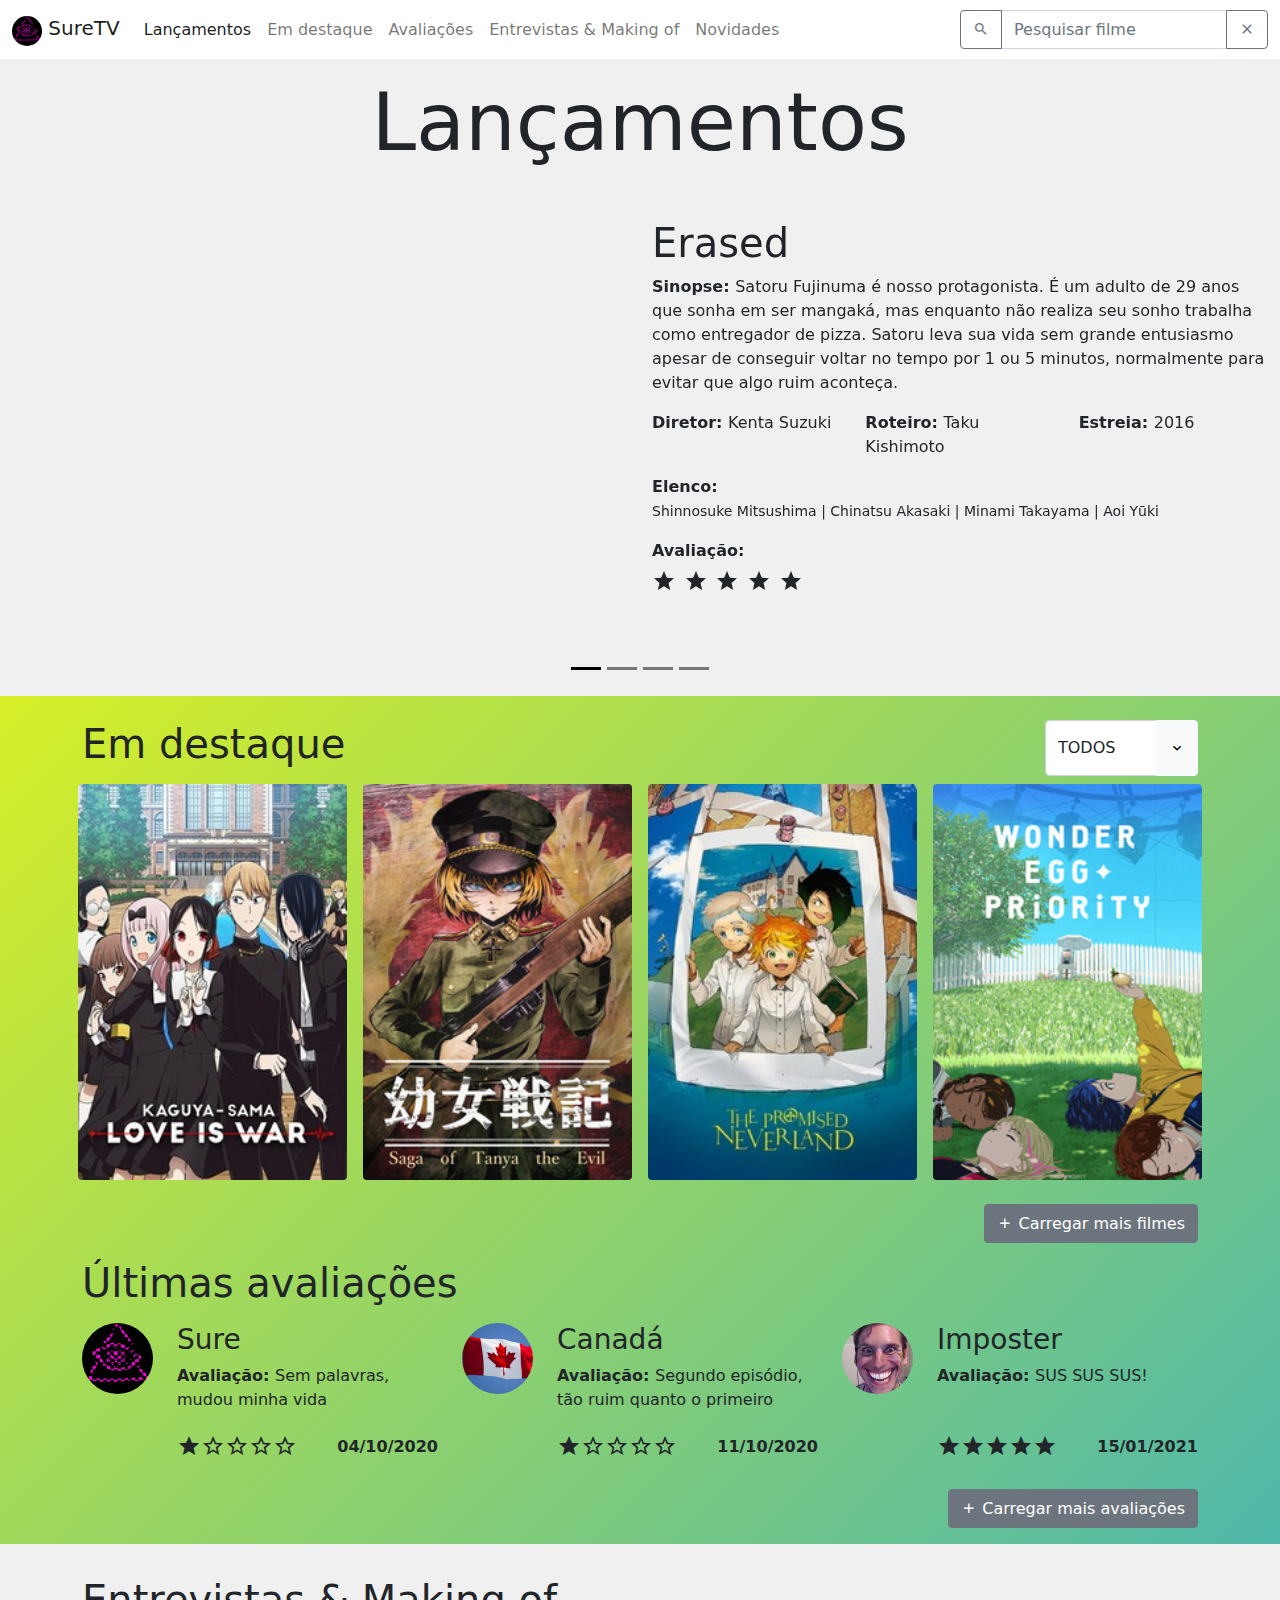
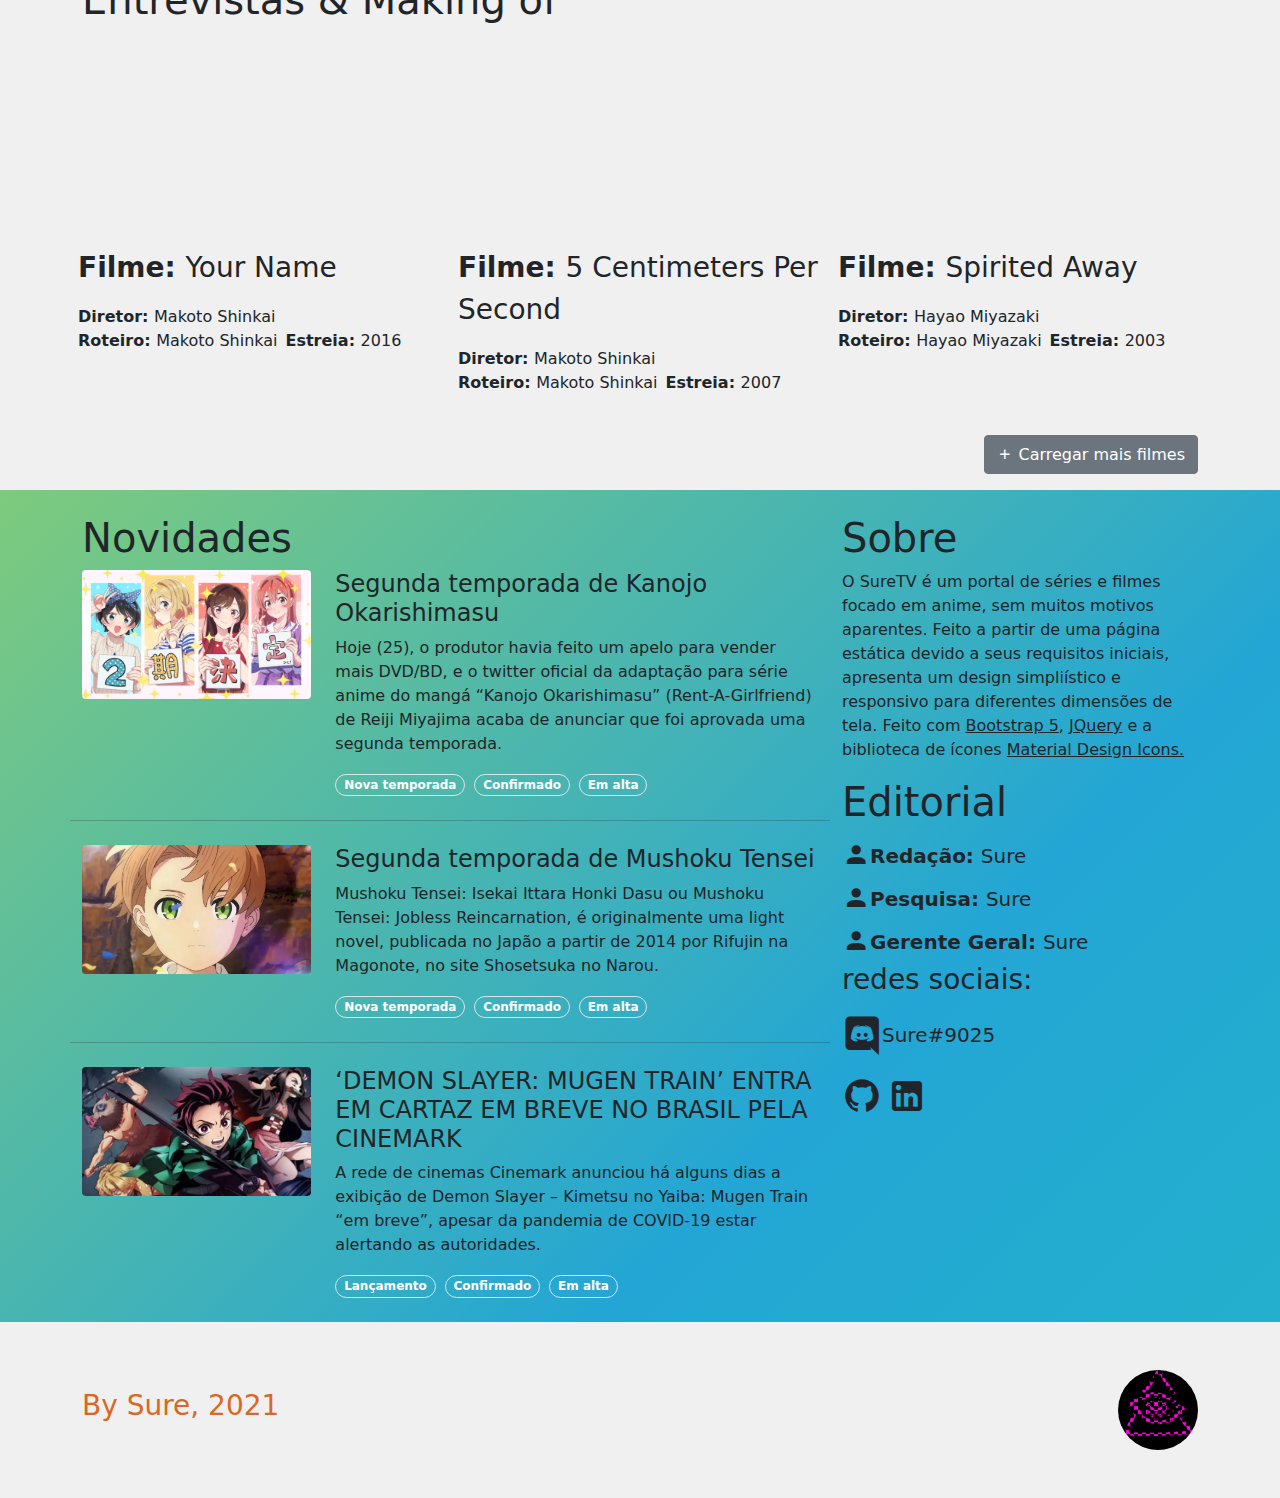
==== commit 451a3e46: "fixes" ====
--- a/index.html
+++ b/index.html
@@ -142,9 +142,8 @@
                 <p><b>Sinopse: </b> O estudante do ensino médio Hodaka Morishima deixa seu lar numa ilha isolada e se
                   muda pra Tóquio. Vive seus dias em isolamento, mas finalmente encontra um emprego como escritor para
                   uma revista obscura ocultista. Depois de começar seu trabalho, o tempo fica chuvoso dia após dia. Em
-                  um canto da cidade cheia e agitada, Hodaka conhece uma garota chamada Hina Amano. Devido a certas
-                  circunstâncias, Hina e seu irmão mais novo vivem juntos, mas têm uma vida alegre e resistente. Hina
-                  também tem um certo poder: o poder de fazer parar de chover e limpar o céu.</p>
+                  um canto da cidade cheia e agitada, Hodaka conhece uma garota chamada Hina Amano, que tem um certo
+                  poder: o poder de fazer parar de chover e limpar o céu.</p>
                 <div class="row">
                   <div class="col-12 col-md-4">
                     <p><b>Diretor: </b> Makoto Shinkai</p>
@@ -326,7 +325,7 @@
       </div>
       <div class="row">
         <!-- Avaliação 1 -->
-        <div class="col-12 col-sm-6 col-lg-4 p-2 align-items-center">
+        <div class="col-12 col-sm-6 col-lg-4 py-2 align-items-center">
           <div class="row h-100">
             <div class="col-3">
               <img src="img/favicon.png" class="img-fluid rounded-circle w-100" />
@@ -351,7 +350,7 @@
         </div>
         <!-- End Avaliação 1 -->
         <!-- Avaliação 2-->
-        <div class="col-12 col-sm-6 col-lg-4 p-2 align-items-center">
+        <div class="col-12 col-sm-6 col-lg-4 py-2 align-items-center">
           <div class="row h-100">
             <div class="col-3">
               <img src="img/canada.jpg" class="img-fluid rounded-circle w-100" />
@@ -376,7 +375,7 @@
         </div>
         <!-- End Avaliação 2 -->
         <!-- Avaliação 3 -->
-        <div class="col-12 col-sm-6 col-lg-4 p-2 align-items-center">
+        <div class="col-12 col-sm-6 col-lg-4 py-2 align-items-center">
           <div class="row h-100">
             <div class="col-3">
               <img src="img/sus.jpg" class="img-fluid rounded-circle w-100" />
@@ -416,7 +415,7 @@
     <div class="container-fluid bg-light2 pt-3">
       <div class="container">
         <div class="d-flex flex-row justify-content-between">
-          <h1 class="display-6 flex-grow" id="entrevistas">Entrevistas & Making of</h1>
+          <h1 class="display-6 flex-grow mt-3" id="entrevistas">Entrevistas & Making of</h1>
         </div>
         <div class="row">
           <!-- Item 1 -->
@@ -512,17 +511,17 @@
     <!-- End Entrevistas -->
     <div class="container pt-4 pb-4">
       <div class="row">
-        <div class="col-12 col-md-9">
+        <div class="col-12 col-md-8">
           <!-- Novidades -->
           <h1 class="display-6 flex-grow" id="novidades">Novidades</h1>
           <div class="row">
             <!-- Item 1 -->
             <div class="col-12">
               <div class="row">
-                <div class="col-4">
+                <div class="col-12 col-md-4 mb-2">
                   <img src="img/rent-a-girlfriend.webp" class="img-fluid rounded w-100" />
                 </div>
-                <div class="col-8">
+                <div class="col-12 col-md-8">
                   <h4>Segunda temporada de Kanojo Okarishimasu</h4>
                   <p>Hoje (25), o produtor havia feito um apelo para vender mais DVD/BD, e o twitter oficial da
                     adaptação para série anime do mangá “Kanojo Okarishimasu” (Rent-A-Girlfriend) de Reiji Miyajima
@@ -543,10 +542,10 @@
             <!-- Item 2 -->
             <div class="col-12">
               <div class="row">
-                <div class="col-4">
+                <div class="col-12 col-md-4 mb-2">
                   <img src="img/jobless-reincarnation.png" class="img-fluid rounded w-100" />
                 </div>
-                <div class="col-8">
+                <div class="col-12 col-md-8">
                   <h4>Segunda temporada de Mushoku Tensei</h4>
                   <p>Mushoku Tensei: Isekai Ittara Honki Dasu ou Mushoku Tensei: Jobless Reincarnation, é originalmente
                     uma light
@@ -567,10 +566,10 @@
             <!-- Item 3 -->
             <div class="col-12">
               <div class="row">
-                <div class="col-4">
+                <div class="col-12 col-md-4 mb-2">
                   <img src="img/kimetsu.png" class="img-fluid rounded w-100" />
                 </div>
-                <div class="col-8">
+                <div class="col-12 col-md-8">
                   <h4>‘DEMON SLAYER: MUGEN TRAIN’ ENTRA EM CARTAZ EM BREVE NO BRASIL PELA CINEMARK</h4>
                   <p>A rede de cinemas Cinemark anunciou há alguns dias a exibição de Demon Slayer – Kimetsu no Yaiba:
                     Mugen Train “em breve”, apesar da pandemia de COVID-19 estar alertando as autoridades.
@@ -587,7 +586,7 @@
           </div>
           <!-- End Novidades -->
         </div>
-        <div class="col-12 col-md-3">
+        <div class="col-12 col-md-4">
           <!-- Sobre -->
           <h1 class="display-6 flex-grow" id="sobre">Sobre</h1>
           <p>O SureTV é um portal de séries e filmes focado em anime, sem muitos motivos aparentes. Feito a partir de
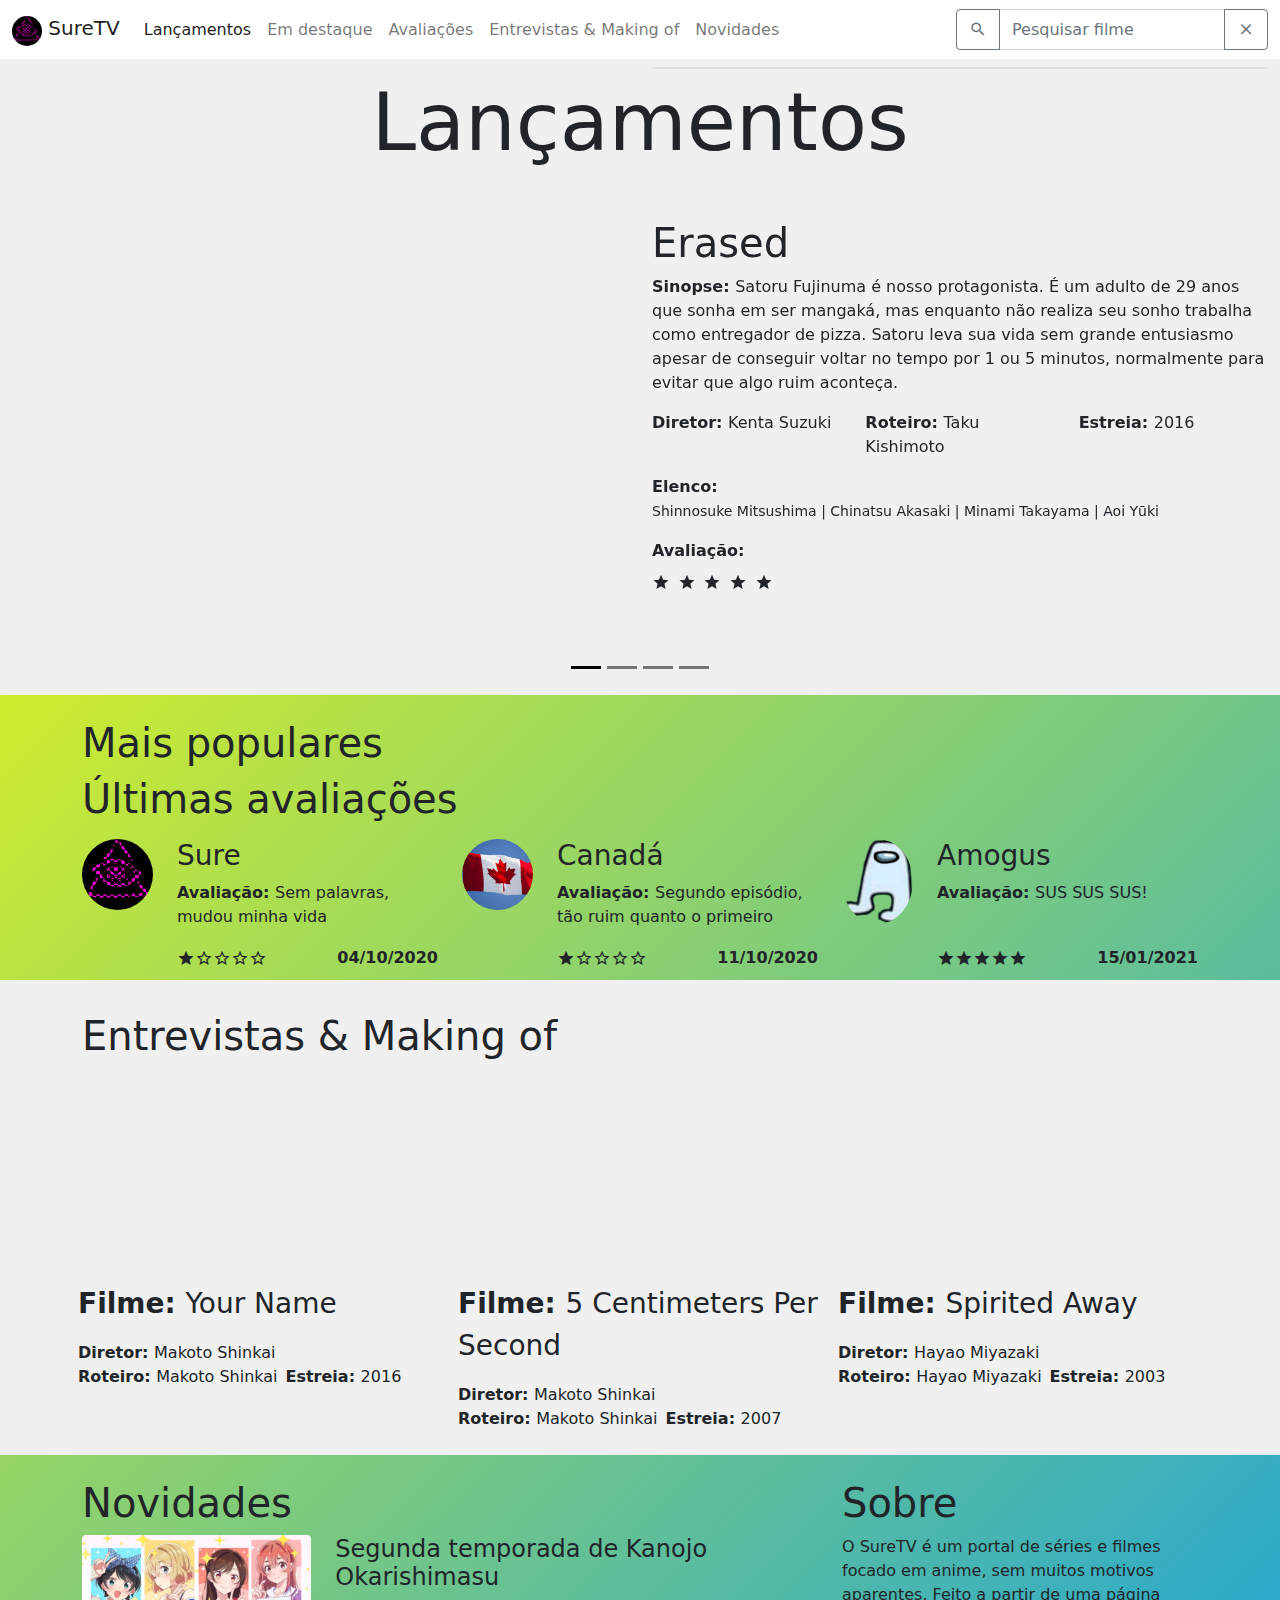
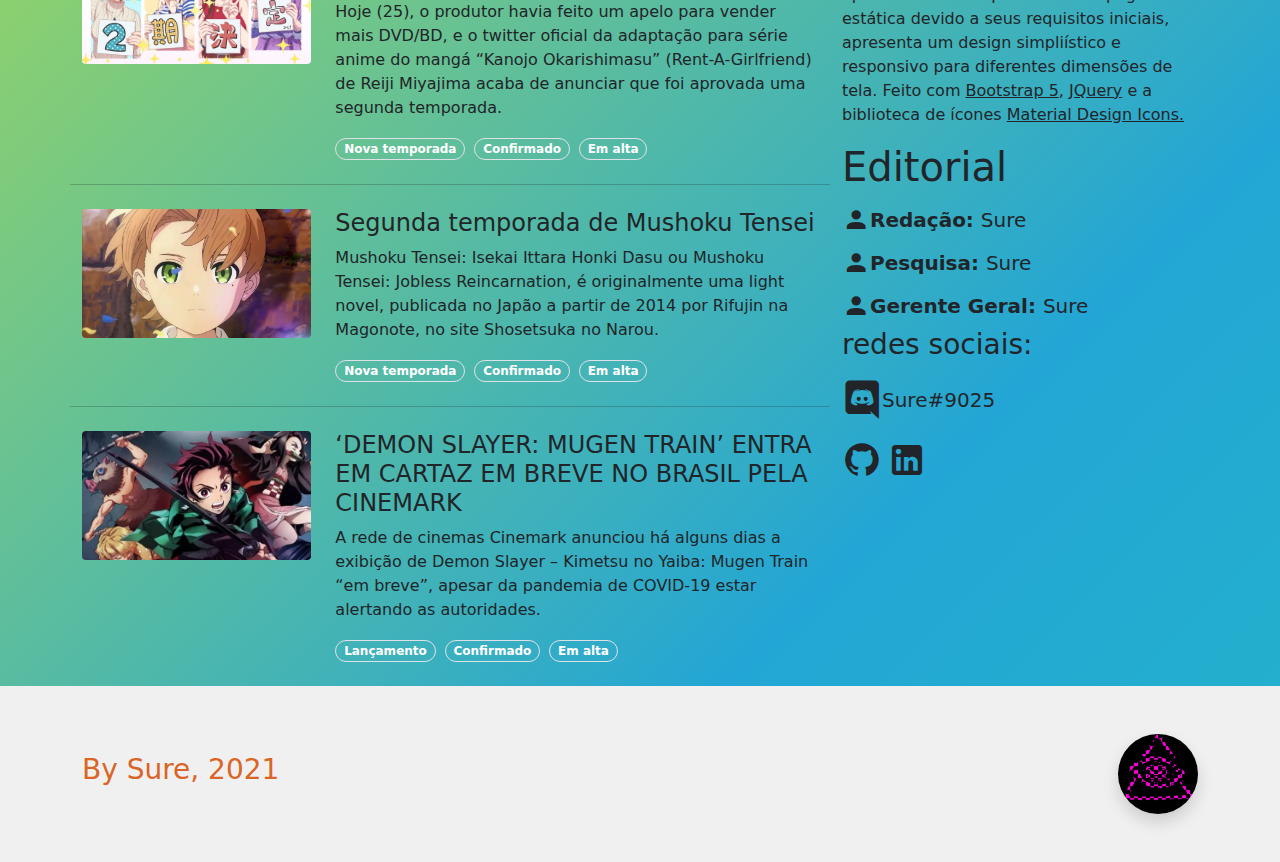
==== commit cc825f9d: "parte II" ====
--- a/index.html
+++ b/index.html
@@ -14,13 +14,14 @@
   <script src="js/popper.min.js"></script>
   <script src="js/bootstrap.min.js"></script>
   <script src="js/script.js"></script>
+  <script src="js/app.js"></script>
 </head>
 
 <body>
   <!-- Navbar -->
   <nav class="navbar navbar-expand-lg navbar-light">
     <div class="container-fluid">
-      <a class="navbar-brand" href="#">
+      <a class="navbar-brand" href="/">
         <img src="img/favicon.png" alt="" width="30" height="30"
           class="d-inline-block align-text-top rounded-circle mr-2">
         SureTV
@@ -52,8 +53,8 @@
             <button class="btn btn-outline-secondary" type="button">
               <span class="mdi mdi-magnify"></span>
             </button>
-            <input type="text" class="form-control" placeholder="Pesquisar filme" aria-label="Pesquisar">
-            <button class="btn btn-outline-secondary" type="button">
+            <input id='search' type="text" class="form-control" placeholder="Pesquisar filme" aria-label="Pesquisar">
+            <button id="clear" class="btn btn-outline-secondary" type="button">
               <span class="mdi mdi-close"></span>
             </button>
           </div>
@@ -63,6 +64,18 @@
   </nav>
   <!-- End Navbar -->
   <main class="bg-custom">
+    <section id="search-panel" class="position-absolute w-100 py-2">
+      <div class="container-fluid">
+        <div class="row">
+          <div class="col-md-6"></div>
+          <div class="col-md-6">
+            <div class="card overflow-hidden">
+              <div id="search-list"></div>
+            </div>
+          </div>
+        </div>
+      </div>
+    </section>
     <!-- Lançamentos -->
     <div class="container-fluid bg-light2 pt-3">
       <h1 class="display-1 text-center mb-5" id="lancamentos">Lançamentos</h1>
@@ -280,8 +293,8 @@
     <div class="container pt-4">
       <!-- Em Destaque -->
       <div class="d-flex flex-row justify-content-between">
-        <h1 class="display-6 flex-grow" id="destaque">Em destaque</h1>
-        <form class="d-flex">
+        <h1 class="display-6 flex-grow" id="destaque">Mais populares</h1>
+        <!-- <form class="d-flex">
           <div class="input-group">
             <select class="form-control flex-shrink">
               <option value="todos" selected>TODOS</option>
@@ -293,13 +306,13 @@
               <span class="mdi mdi-chevron-down"></span>
             </button>
           </div>
-        </form>
-      </div>
-      <div class="row">
-        <div class="col-12 col-sm-6 col-lg-3 p-2 align-items-center">
+        </form> -->
+      </div>
+      <div class="row" id='mais-populares'>
+        <!-- <div class="col-12 col-sm-6 col-lg-3 p-2 align-items-center">
           <img src="img/kaguya-sama.jpg" class="img-fluid rounded w-100" />
-        </div>
-        <div class="col-12 col-sm-6 col-lg-3 p-2 align-items-center">
+        </div> -->
+        <!-- <div class="col-12 col-sm-6 col-lg-3 p-2 align-items-center">
           <img src="img/tanya-the-evil.jpg" class="img-fluid rounded w-100" />
         </div>
         <div class="col-12 col-sm-6 col-lg-3 p-2 align-items-center">
@@ -307,9 +320,9 @@
         </div>
         <div class="col-12 col-sm-6 col-lg-3 p-2 align-items-center">
           <img src="img/wonder-egg-priority.jpg" class="img-fluid rounded w-100" />
-        </div>
-      </div>
-      <div class="row">
+        </div> -->
+      </div>
+      <!-- <div class="row">
         <div class="col-12 py-3">
           <div class="d-flex flex-row-reverse">
             <button type="button" class="btn btn-secondary">
@@ -317,7 +330,7 @@
               Carregar mais filmes</button>
           </div>
         </div>
-      </div>
+      </div> -->
       <!-- End Em Destaque -->
       <!-- Últimas Avaliações -->
       <div class="d-flex flex-row justify-content-between">
@@ -378,10 +391,10 @@
         <div class="col-12 col-sm-6 col-lg-4 py-2 align-items-center">
           <div class="row h-100">
             <div class="col-3">
-              <img src="img/sus.jpg" class="img-fluid rounded-circle w-100" />
+              <img src="img/amogus.png" class="img-fluid rounded-circle w-100" />
             </div>
             <div class="col-9 d-flex flex-column">
-              <h3>Imposter</h3>
+              <h3>Amogus</h3>
               <p class="flex-grow-1"><b>Avaliação: </b> SUS SUS SUS!</p>
               <div class="d-flex justify-content-between flex-wrap">
                 <div class="d-flex flex-row flex-grow align-items-center fs-4">
@@ -400,7 +413,7 @@
         </div>
         <!-- End Avaliação 3 -->
       </div>
-      <div class="row">
+      <!-- <div class="row">
         <div class="col-12 py-3">
           <div class="d-flex flex-row-reverse">
             <button type="button" class="btn btn-secondary">
@@ -408,7 +421,7 @@
               Carregar mais avaliações</button>
           </div>
         </div>
-      </div>
+      </div> -->
       <!-- End Últimas Avaliações -->
     </div>
     <!-- Entrevistas -->
@@ -496,15 +509,6 @@
             </div>
           </div>
           <!-- End Item 3 -->
-        </div>
-        <div class="row">
-          <div class="col-12 py-3">
-            <div class="d-flex flex-row-reverse">
-              <button type="button" class="btn btn-secondary">
-                <span class="mdi mdi-plus"></span>
-                Carregar mais filmes</button>
-            </div>
-          </div>
         </div>
       </div>
     </div>
@@ -630,7 +634,7 @@
           </div>
           <div class="col-3">
             <div class="d-flex w-100 flex-row-reverse">
-              <img src=" img/favicon.png" height="80" width="80" class="rounded-circle" />
+              <img src="img/favicon.png" height="80" width="80" class="rounded-circle shadow" />
             </div>
           </div>
         </div>
--- a/css/styles.css
+++ b/css/styles.css
@@ -33,3 +33,46 @@
     background-position: 0% 50%;
   }
 }
+
+.custom {
+  bottom: 0px;
+  cursor: pointer;
+  position: relative;
+  transition: all 0.3s ease-in-out;
+}
+
+.custom:hover {
+  bottom: 6px;
+}
+
+.mdi {
+  font-size: 18px;
+}
+
+#search-panel {
+  pointer-events: none;
+  z-index: 99;
+}
+
+#search-panel > * {
+  pointer-events: all;
+}
+
+#search-list > div:nth-child(even) {
+  background-color: rgb(243, 243, 243);
+}
+
+#search-list > div:hover {
+  background-color: rgba(0, 0, 0, 0.1);
+  cursor: pointer;
+}
+
+.search-img {
+  height: 160px;
+  width: 100px;
+}
+
+#img-cover {
+  height: 300px;
+  object-fit: cover;
+}
